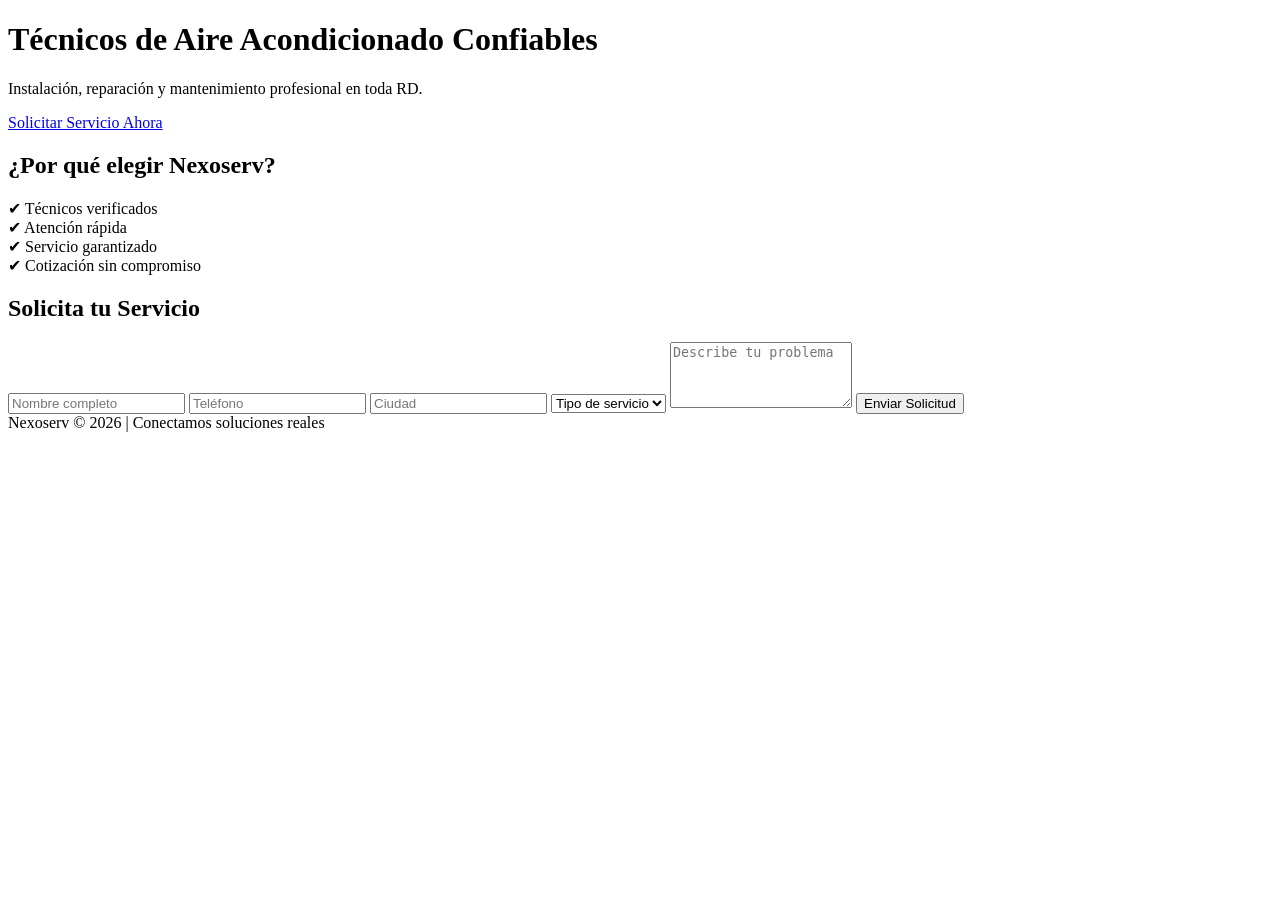
==== index.html @ 7a139fe4 "Add files via upload" ====
<!DOCTYPE html>
<html lang="es">
<head>
<meta charset="UTF-8">
<meta name="viewport" content="width=device-width, initial-scale=1.0">
<title>Nexoserv | Técnicos Confiables</title>

<link rel="stylesheet" href="css/style.css">

</head>
<body>

<header>
    <h1>Técnicos de Aire Acondicionado Confiables</h1>
    <p>Instalación, reparación y mantenimiento profesional en toda RD.</p>
    <a href="#formulario" class="btn">Solicitar Servicio Ahora</a>
</header>

<section class="section">
    <h2>¿Por qué elegir Nexoserv?</h2>
    <div class="benefits">
        <div class="card">✔ Técnicos verificados</div>
        <div class="card">✔ Atención rápida</div>
        <div class="card">✔ Servicio garantizado</div>
        <div class="card">✔ Cotización sin compromiso</div>
    </div>
</section>

<section class="section" id="formulario">
    <h2>Solicita tu Servicio</h2>

    <form name="solicitudes" method="POST" data-netlify="true">
        <input type="hidden" name="form-name" value="solicitudes">

        <input type="text" name="nombre" placeholder="Nombre completo" required>
        <input type="tel" name="telefono" placeholder="Teléfono" required>
        <input type="text" name="ciudad" placeholder="Ciudad" required>

        <select name="servicio" required>
            <option value="">Tipo de servicio</option>
            <option>Instalación</option>
            <option>Mantenimiento</option>
            <option>Reparación</option>
        </select>

        <textarea name="mensaje" rows="4" placeholder="Describe tu problema"></textarea>

        <button type="submit">Enviar Solicitud</button>
    </form>
</section>

<footer>
    Nexoserv © 2026 | Conectamos soluciones reales
</footer>

</body>
</html>
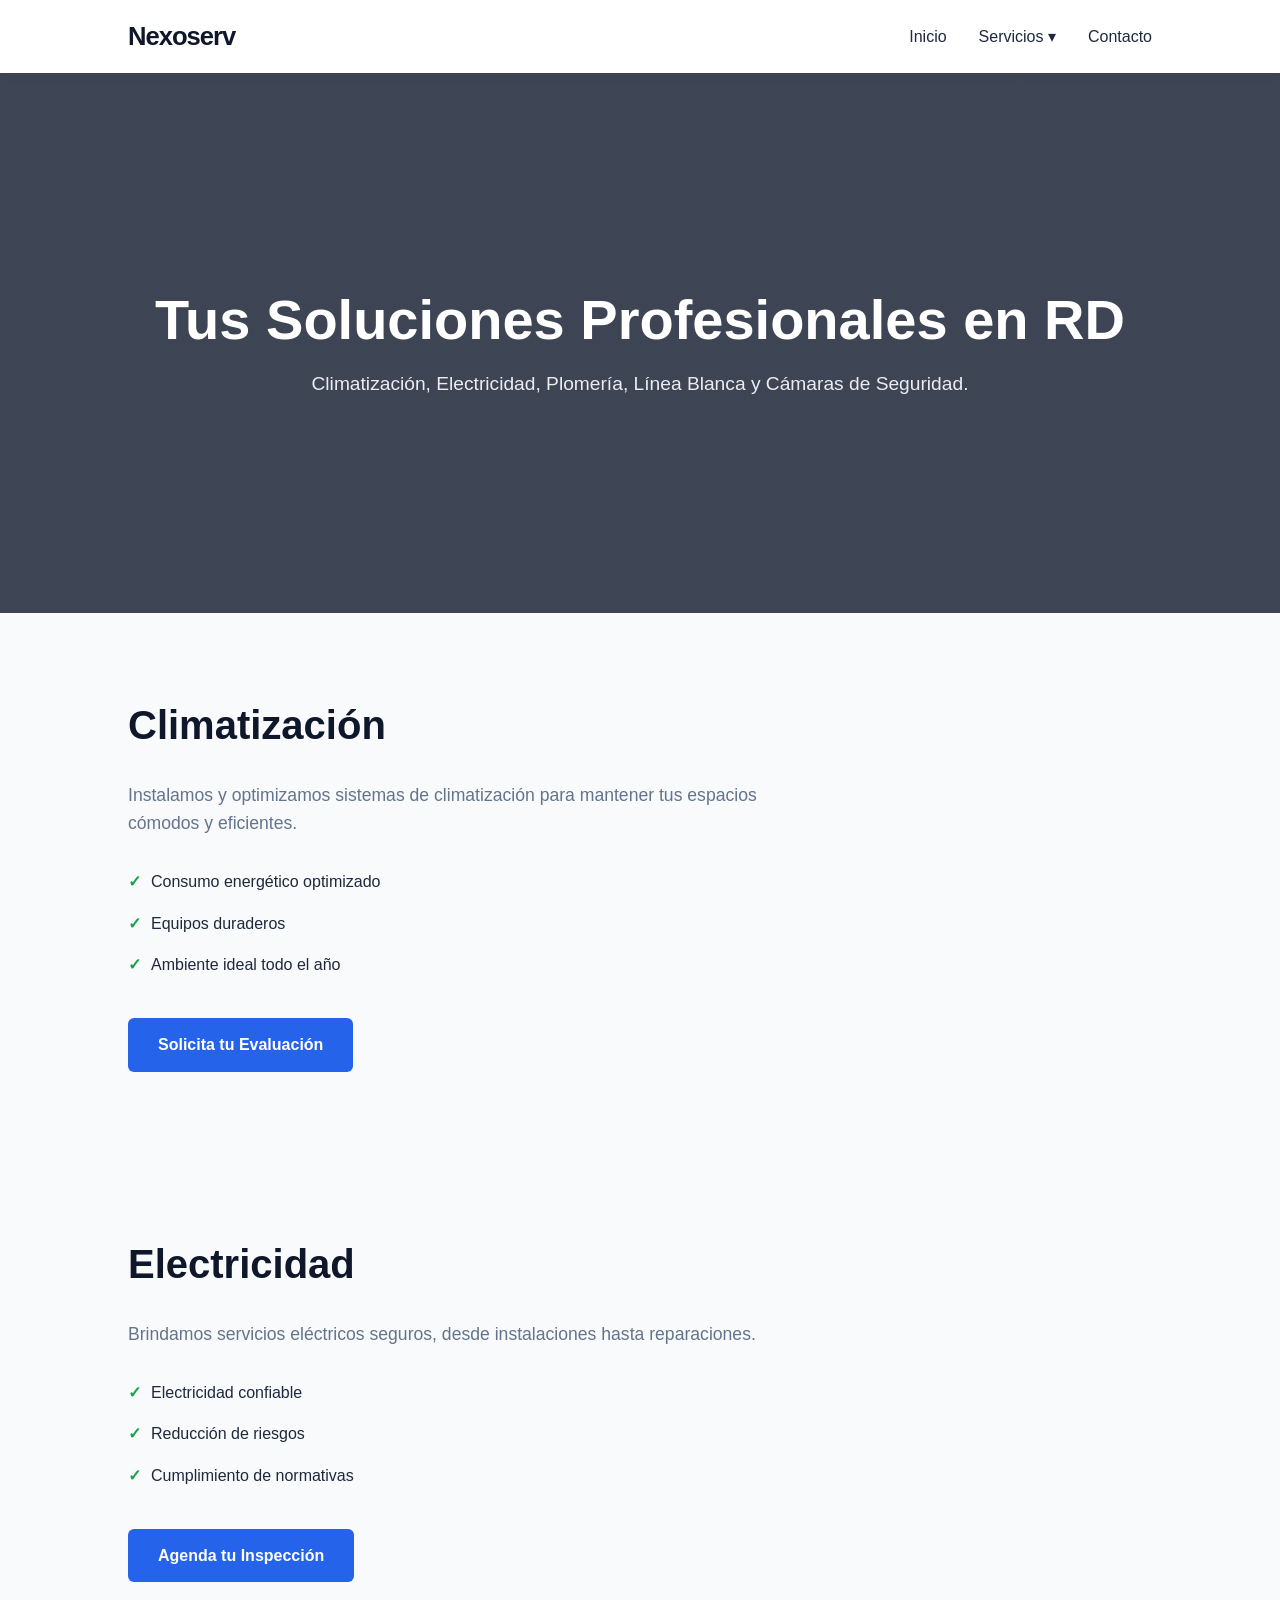
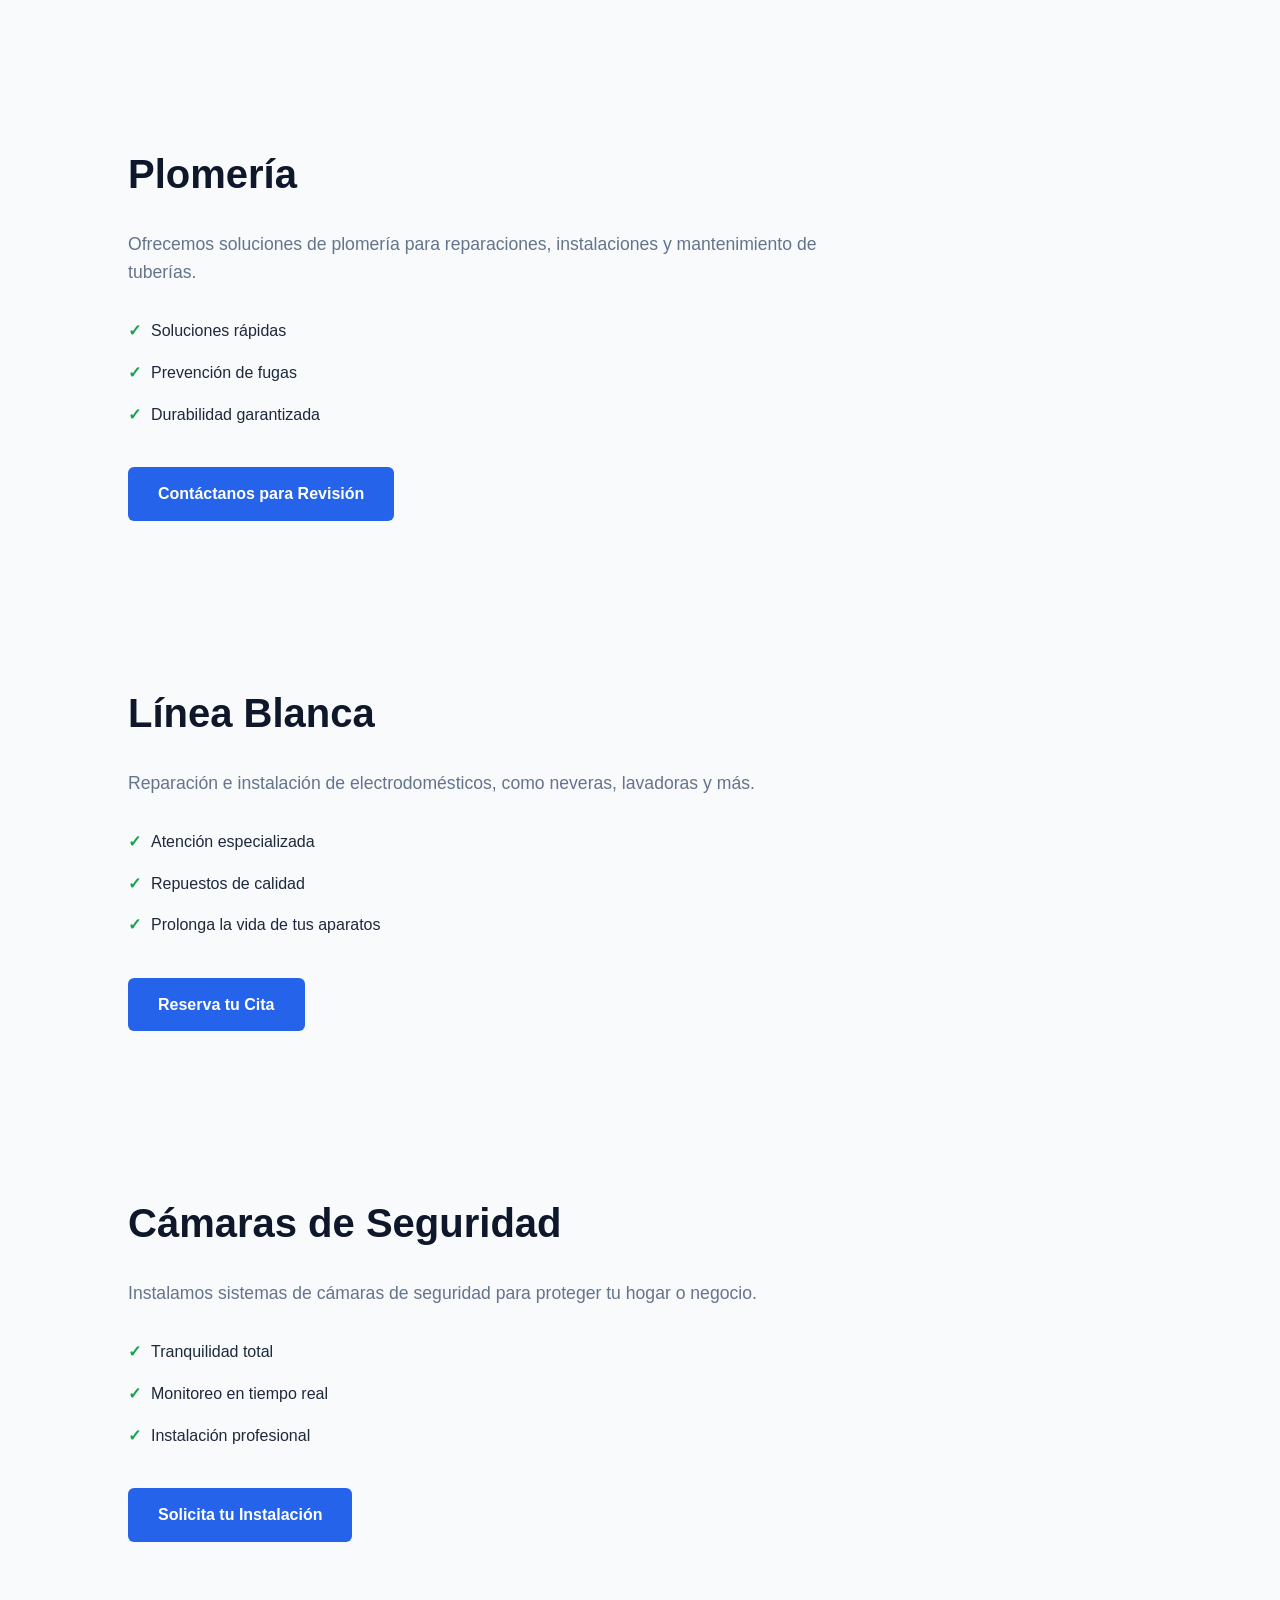
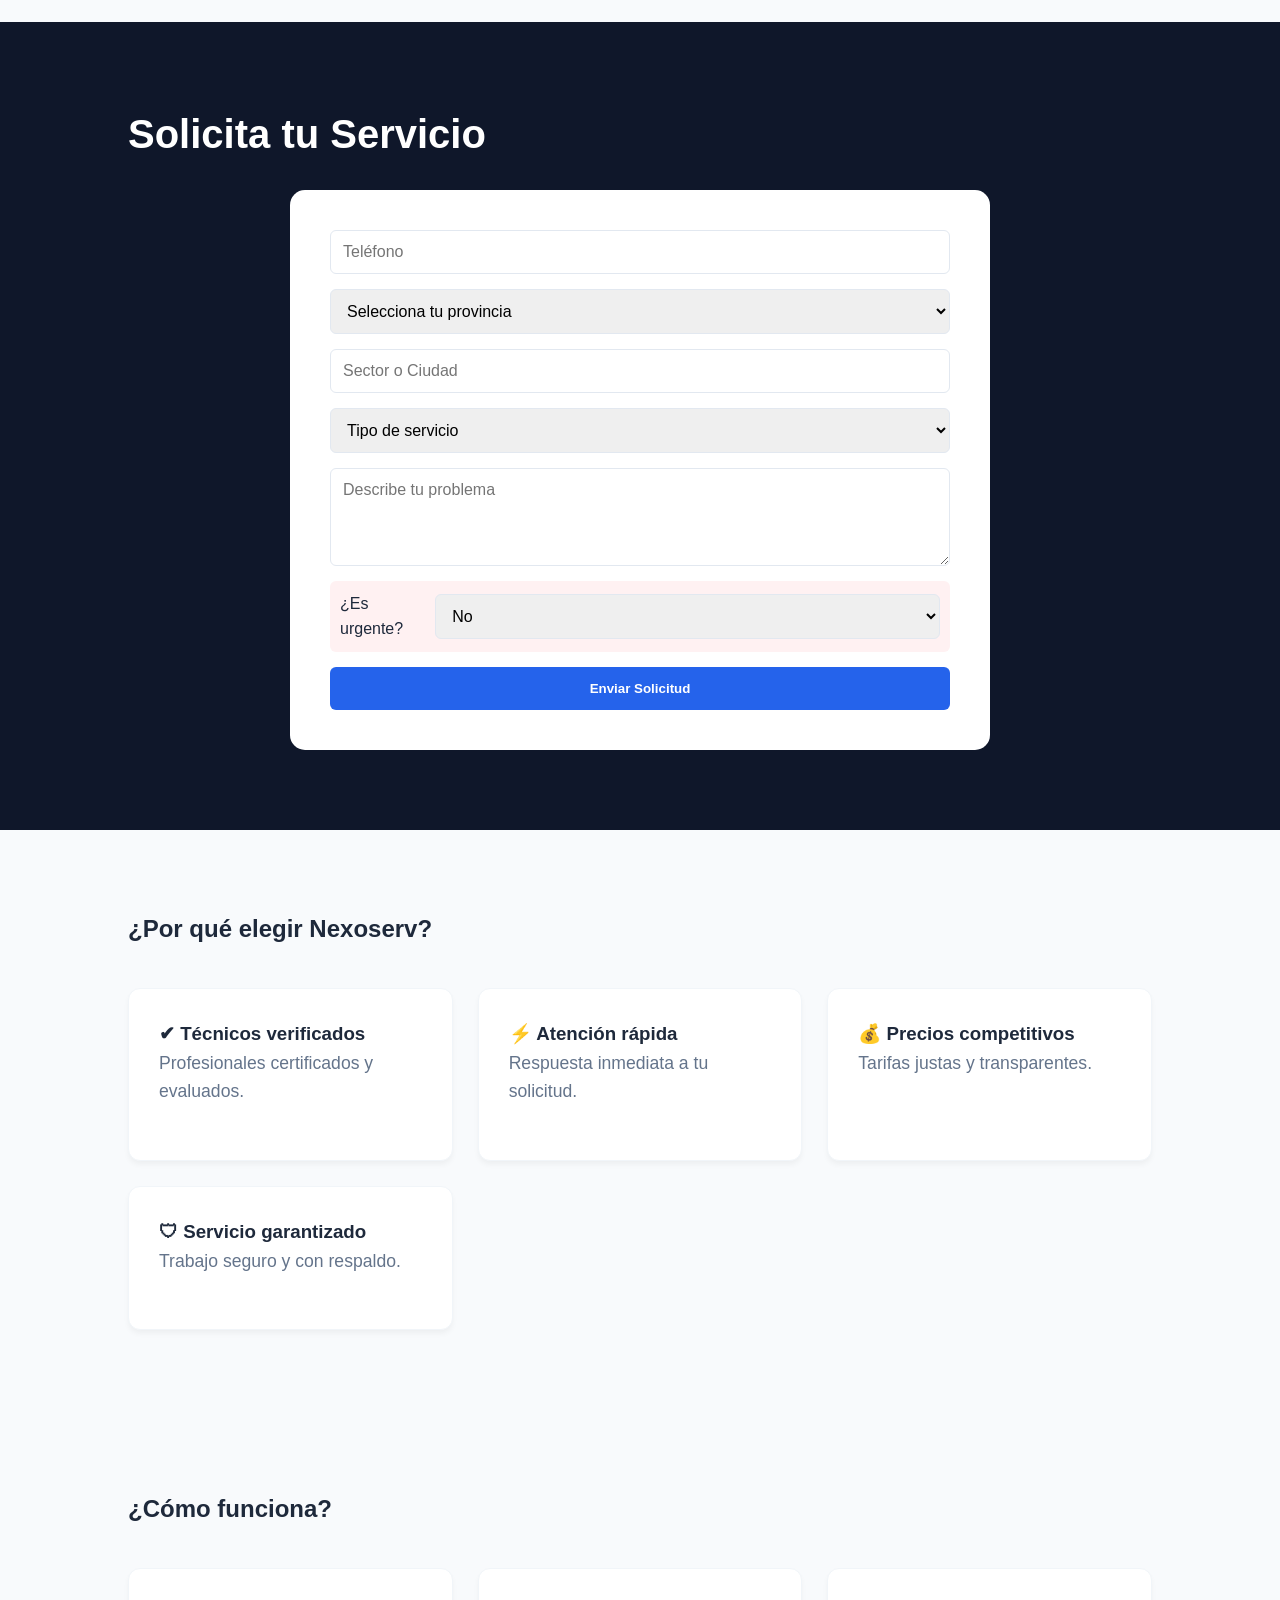
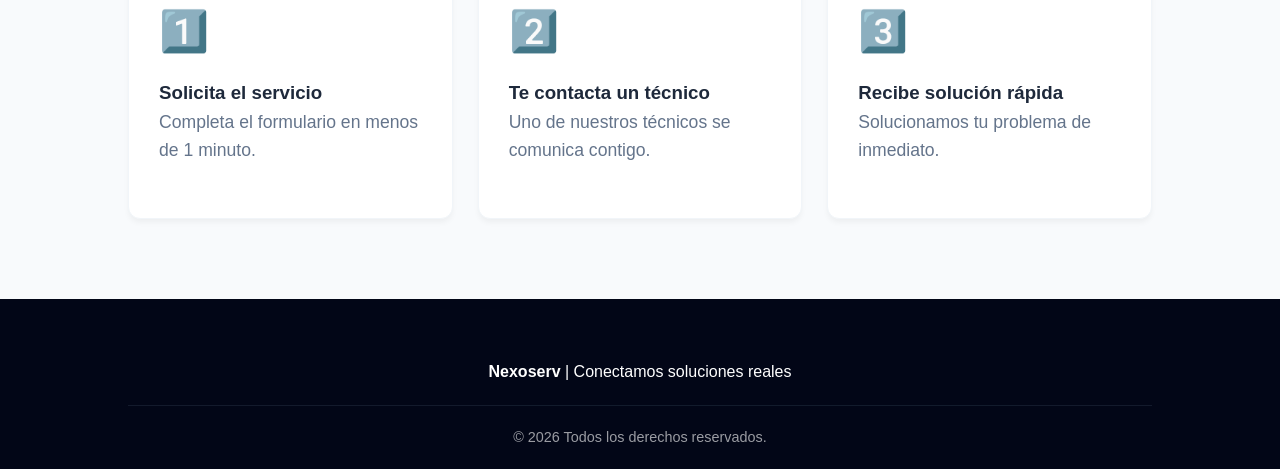
==== commit 5666dc04: "Add files via upload" ====
--- a/index.html
+++ b/index.html
@@ -1,57 +1,206 @@
 <!DOCTYPE html>
 <html lang="es">
 <head>
-<meta charset="UTF-8">
-<meta name="viewport" content="width=device-width, initial-scale=1.0">
-<title>Nexoserv | Técnicos Confiables</title>
-
-<link rel="stylesheet" href="css/style.css">
-
+    <meta charset="UTF-8">
+    <meta name="viewport" content="width=device-width, initial-scale=1.0">
+    <title>Nexoserv | Técnicos Confiables</title>
+    <link rel="stylesheet" href="estilos-principal.css">
 </head>
 <body>
 
-<header>
-    <h1>Técnicos de Aire Acondicionado Confiables</h1>
-    <p>Instalación, reparación y mantenimiento profesional en toda RD.</p>
-    <a href="#formulario" class="btn">Solicitar Servicio Ahora</a>
-</header>
-
-<section class="section">
-    <h2>¿Por qué elegir Nexoserv?</h2>
-    <div class="benefits">
-        <div class="card">✔ Técnicos verificados</div>
-        <div class="card">✔ Atención rápida</div>
-        <div class="card">✔ Servicio garantizado</div>
-        <div class="card">✔ Cotización sin compromiso</div>
-    </div>
-</section>
-
-<section class="section" id="formulario">
-    <h2>Solicita tu Servicio</h2>
-
-    <form name="solicitudes" method="POST" data-netlify="true">
-        <input type="hidden" name="form-name" value="solicitudes">
-
-        <input type="text" name="nombre" placeholder="Nombre completo" required>
-        <input type="tel" name="telefono" placeholder="Teléfono" required>
-        <input type="text" name="ciudad" placeholder="Ciudad" required>
-
-        <select name="servicio" required>
-            <option value="">Tipo de servicio</option>
-            <option>Instalación</option>
-            <option>Mantenimiento</option>
-            <option>Reparación</option>
-        </select>
-
-        <textarea name="mensaje" rows="4" placeholder="Describe tu problema"></textarea>
-
-        <button type="submit">Enviar Solicitud</button>
-    </form>
-</section>
-
-<footer>
-    Nexoserv © 2026 | Conectamos soluciones reales
-</footer>
-
+   <nav class="navbar">
+    <div class="logo">Nexoserv</div>
+    <ul class="nav-links">
+        <li><a href="#inicio">Inicio</a></li>
+        
+        <li class="dropdown">
+            <a href="javascript:void(0)" class="dropbtn">Servicios ▾</a>
+            <div class="dropdown-content">
+                <a href="climatizacion.html">Climatización</a>
+                <a href="electricidad.html">Electricidad</a>
+                <a href="plomeria.html">Plomería</a>
+                <a href="linea-blanca.html">Electrodomésticos</a>
+                <a href="seguridad.html">Cámaras de Seguridad</a>
+            </div>
+        </li>
+        
+        <li><a href="javascript:void(0)" id="nav-contact">Contacto</a></li>
+    </ul>
+</nav>
+
+<!DOCTYPE html>
+<html lang="es">
+<head>
+    <meta charset="UTF-8">
+    <meta name="viewport" content="width=device-width, initial-scale=1.0">
+    <title>Nexoserv - Servicios Profesionales</title>
+    <link rel="stylesheet" href="css/style.css">
+</head>
+<body>
+
+    <!-- Hero -->
+    <section class="hero">
+        <div class="hero-content">
+            <h1>Tus Soluciones Profesionales en RD</h1>
+            <p>Climatización, Electricidad, Plomería, Línea Blanca y Cámaras de Seguridad.</p>
+        </div>
+    </section>
+
+    <!-- Climatización -->
+    <section class="section">
+        <h2 class="section-title">Climatización</h2>
+        <p>Instalamos y optimizamos sistemas de climatización para mantener tus espacios cómodos y eficientes.</p>
+        <ul>
+            <li>Consumo energético optimizado</li>
+            <li>Equipos duraderos</li>
+            <li>Ambiente ideal todo el año</li>
+        </ul>
+        <a href="#formulario" class="btn-primary">Solicita tu Evaluación</a>
+    </section>
+
+    <!-- Electricidad -->
+    <section class="section">
+        <h2 class="section-title">Electricidad</h2>
+        <p>Brindamos servicios eléctricos seguros, desde instalaciones hasta reparaciones.</p>
+        <ul>
+            <li>Electricidad confiable</li>
+            <li>Reducción de riesgos</li>
+            <li>Cumplimiento de normativas</li>
+        </ul>
+        <a href="#formulario" class="btn-primary">Agenda tu Inspección</a>
+    </section>
+
+    <!-- Plomería -->
+    <section class="section">
+        <h2 class="section-title">Plomería</h2>
+        <p>Ofrecemos soluciones de plomería para reparaciones, instalaciones y mantenimiento de tuberías.</p>
+        <ul>
+            <li>Soluciones rápidas</li>
+            <li>Prevención de fugas</li>
+            <li>Durabilidad garantizada</li>
+        </ul>
+        <a href="#formulario" class="btn-primary">Contáctanos para Revisión</a>
+    </section>
+
+    <!-- Línea Blanca -->
+    <section class="section">
+        <h2 class="section-title">Línea Blanca</h2>
+        <p>Reparación e instalación de electrodomésticos, como neveras, lavadoras y más.</p>
+        <ul>
+            <li>Atención especializada</li>
+            <li>Repuestos de calidad</li>
+            <li>Prolonga la vida de tus aparatos</li>
+        </ul>
+        <a href="#formulario" class="btn-primary">Reserva tu Cita</a>
+    </section>
+
+    <!-- Cámaras de Seguridad -->
+    <section class="section">
+        <h2 class="section-title">Cámaras de Seguridad</h2>
+        <p>Instalamos sistemas de cámaras de seguridad para proteger tu hogar o negocio.</p>
+        <ul>
+            <li>Tranquilidad total</li>
+            <li>Monitoreo en tiempo real</li>
+            <li>Instalación profesional</li>
+        </ul>
+        <a href="#formulario" class="btn-primary">Solicita tu Instalación</a>
+    </section>
+
+    <!-- Formulario -->
+    <section class="section" id="formulario">
+        <h2 class="section-title">Solicita tu Servicio</h2>
+        <form name="solicitud-servicio" method="POST" data-netlify="true">
+            <input type="hidden" name="form-name" value="sol
+<input type="text" name="nombre" placeholder="Nombre completo" required>
+            <input type="tel" name="telefono" placeholder="Teléfono" required>
+            <select name="provincia" required>
+                <option value="">Selecciona tu provincia</option>
+                <option>Santo Domingo</option>
+                <option>Santiago</option>
+                <option>La Altagracia</option>
+                <option>San Cristóbal</option>
+                <option>La Romana</option>
+                <option>Puerto Plata</option>
+                <option>San Pedro de Macorís</option>
+                <option>La Vega</option>
+                <option>Duarte</option>
+            </select>
+            <input type="text" name="ciudad" placeholder="Sector o Ciudad" required>
+            <select name="tipo-servicio" required>
+                <option value="">Tipo de servicio</option>
+                <option>Instalación</option>
+                <option>Reparación</option>
+                <option>Mantenimiento</option>
+            </select>
+            <textarea name="descripcion" rows="4" placeholder="Describe tu problema"></textarea>
+            <div class="urgente">
+                <label>¿Es urgente?</label>
+                <select name="urgente">
+                    <option>No</option>
+                    <option>Sí</option>
+                </select>
+            </div>
+            <button type="submit" class="btn-primary">Enviar Solicitud</button>
+        </form>
+    </section>
+    
+         <!-- ================= BENEFICIOS ================= -->
+    <section class="section beneficios">
+        <h2>¿Por qué elegir Nexoserv?</h2>
+
+        <div class="grid-4">
+            <div class="card">
+                <h3>✔ Técnicos verificados</h3>
+                <p>Profesionales certificados y evaluados.</p>
+            </div>
+
+            <div class="card">
+                <h3>⚡ Atención rápida</h3>
+                <p>Respuesta inmediata a tu solicitud.</p>
+            </div>
+
+            <div class="card">
+                <h3>💰 Precios competitivos</h3>
+                <p>Tarifas justas y transparentes.</p>
+            </div>
+
+            <div class="card">
+                <h3>🛡 Servicio garantizado</h3>
+                <p>Trabajo seguro y con respaldo.</p>
+            </div>
+        </div>
+    </section>
+
+    <!-- ================= COMO FUNCIONA ================= -->
+    <section class="section como-funciona">
+        <h2>¿Cómo funciona?</h2>
+
+        <div class="grid-3">
+            <div class="paso">
+                <span>1️⃣</span>
+                <h3>Solicita el servicio</h3>
+                <p>Completa el formulario en menos de 1 minuto.</p>
+            </div>
+
+            <div class="paso">
+                <span>2️⃣</span>
+                <h3>Te contacta un técnico</h3>
+                <p>Uno de nuestros técnicos se comunica contigo.</p>
+            </div>
+
+            <div class="paso">
+                <span>3️⃣</span>
+                <h3>Recibe solución rápida</h3>
+                <p>Solucionamos tu problema de inmediato.</p>
+            </div>
+        </div>
+    </section>
+    
+    <footer class="footer">
+        <p><strong>Nexoserv</strong> | Conectamos soluciones reales</p>
+        <p class="footer-copy">© 2026 Todos los derechos reservados.</p>
+    </footer>
+
+    <script src="script.js"></script>
 </body>
 </html>
--- a/estilos-principal.css
+++ b/estilos-principal.css
@@ -0,0 +1,275 @@
+/* =========================================
+   VARIABLES Y CONFIGURACIÓN
+   ========================================= */
+:root {
+    --primary: #0f172a;        /* Azul Oxford */
+    --accent: #2563eb;         /* Azul Eléctrico */
+    --success: #16a34a;        /* Verde Profesional */
+    --bg: #f8fafc;             /* Fondo gris casi blanco */
+    --white: #ffffff;
+    --text-dark: #1e293b;
+    --text-muted: #64748b;
+    --shadow: 0 10px 15px -3px rgba(0, 0, 0, 0.1);
+    --transition: all 0.3s ease;
+}
+
+* {
+    margin: 0;
+    padding: 0;
+    box-sizing: border-box;
+    font-family: 'Inter', -apple-system, BlinkMacSystemFont, "Segoe UI", Roboto, sans-serif;
+}
+
+body {
+    background-color: var(--bg);
+    color: var(--text-dark);
+    line-height: 1.6;
+    scroll-behavior: smooth;
+}
+
+/* =========================================
+   NAVEGACIÓN
+   ========================================= */
+.navbar {
+    background: rgba(255, 255, 255, 0.95);
+    backdrop-filter: blur(10px);
+    display: flex;
+    justify-content: space-between;
+    align-items: center;
+    padding: 1rem 10%;
+    position: sticky;
+    top: 0;
+    z-index: 1000;
+    box-shadow: 0 2px 10px rgba(0,0,0,0.05);
+}
+
+.logo {
+    font-size: 1.6rem;
+    font-weight: 800;
+    color: var(--primary);
+    letter-spacing: -1px;
+}
+
+.nav-links {
+    display: flex;
+    list-style: none;
+    gap: 2rem;
+    align-items: center;
+}
+
+.nav-links a {
+    text-decoration: none;
+    color: var(--text-dark);
+    font-weight: 500;
+    transition: var(--transition);
+}
+
+.nav-links a:hover {
+    color: var(--accent);
+}
+
+/* Dropdown Estilizado */
+.dropdown { position: relative; }
+.dropdown-content {
+    display: none;
+    position: absolute;
+    top: 100%;
+    left: 0;
+    background: var(--white);
+    min-width: 220px;
+    box-shadow: var(--shadow);
+    border-radius: 8px;
+    padding: 10px 0;
+    border: 1px solid #e2e8f0;
+}
+.dropdown-content a {
+    padding: 10px 20px;
+    display: block;
+    font-size: 0.95rem;
+}
+.dropdown-content a:hover { background: #f1f5f9; }
+.dropdown:hover .dropdown-content { display: block; }
+
+/* =========================================
+   HERO SECTION
+   ========================================= */
+.hero {
+    background: linear-gradient(rgba(15, 23, 42, 0.8), rgba(15, 23, 42, 0.8)), 
+                url('https://images.unsplash.com/photo-1581094794329-c8112a89af12?auto=format&fit=crop&q=80') center/cover;
+    height: 60vh;
+    display: flex;
+    align-items: center;
+    justify-content: center;
+    text-align: center;
+    color: var(--white);
+    padding: 0 20px;
+}
+
+.hero-content h1 {
+    font-size: 3.5rem;
+    font-weight: 800;
+    margin-bottom: 1rem;
+    line-height: 1.2;
+}
+
+.hero-content p {
+    font-size: 1.2rem;
+    opacity: 0.9;
+    max-width: 800px;
+    margin: 0 auto;
+}
+
+/* =========================================
+   SECCIONES Y BOTONES
+   ========================================= */
+.section {
+    padding: 80px 10%;
+}
+
+.section-title {
+    font-size: 2.5rem;
+    color: var(--primary);
+    margin-bottom: 1.5rem;
+    position: relative;
+}
+
+.section p {
+    color: var(--text-muted);
+    font-size: 1.1rem;
+    margin-bottom: 1.5rem;
+    max-width: 700px;
+}
+
+.section ul {
+    list-style: none;
+    margin-bottom: 2rem;
+}
+
+.section ul li {
+    padding: 8px 0;
+    display: flex;
+    align-items: center;
+    gap: 10px;
+}
+
+.section ul li::before {
+    content: "✓";
+    color: var(--success);
+    font-weight: bold;
+}
+
+.btn-primary {
+    display: inline-block;
+    background: var(--accent);
+    color: var(--white);
+    padding: 14px 30px;
+    border-radius: 6px;
+    text-decoration: none;
+    font-weight: 600;
+    transition: var(--transition);
+    border: none;
+    cursor: pointer;
+}
+
+.btn-primary:hover {
+    background: #1d4ed8;
+    transform: translateY(-2px);
+    box-shadow: 0 4px 12px rgba(37, 99, 235, 0.2);
+}
+
+/* =========================================
+   TARJETAS (BENEFICIOS / CÓMO FUNCIONA)
+   ========================================= */
+.grid-4, .grid-3 {
+    display: grid;
+    gap: 25px;
+    margin-top: 40px;
+}
+
+.grid-4 { grid-template-columns: repeat(auto-fit, minmax(240px, 1fr)); }
+.grid-3 { grid-template-columns: repeat(auto-fit, minmax(300px, 1fr)); }
+
+.card, .paso {
+    background: var(--white);
+    padding: 30px;
+    border-radius: 12px;
+    box-shadow: 0 4px 6px -1px rgba(0,0,0,0.05);
+    transition: var(--transition);
+    border: 1px solid #f1f5f9;
+}
+
+.card:hover {
+    transform: translateY(-5px);
+    box-shadow: var(--shadow);
+}
+
+.paso span {
+    font-size: 2.5rem;
+    display: block;
+    margin-bottom: 15px;
+}
+
+/* =========================================
+   FORMULARIO PROFESIONAL
+   ========================================= */
+#formulario {
+    background: var(--primary);
+    color: var(--white);
+}
+
+#formulario .section-title { color: var(--white); }
+
+form {
+    background: var(--white);
+    padding: 40px;
+    border-radius: 15px;
+    display: grid;
+    gap: 15px;
+    max-width: 700px;
+    margin: 0 auto;
+}
+
+form input, form select, form textarea {
+    width: 100%;
+    padding: 12px;
+    border: 1px solid #e2e8f0;
+    border-radius: 6px;
+    font-size: 1rem;
+}
+
+.urgente {
+    display: flex;
+    align-items: center;
+    gap: 15px;
+    color: var(--text-dark);
+    background: #fff1f2;
+    padding: 10px;
+    border-radius: 6px;
+}
+
+/* =========================================
+   FOOTER
+   ========================================= */
+.footer {
+    background: #020617;
+    color: var(--white);
+    padding: 60px 10% 20px;
+    text-align: center;
+}
+
+.footer-copy {
+    margin-top: 20px;
+    padding-top: 20px;
+    border-top: 1px solid #1e293b;
+    font-size: 0.9rem;
+    opacity: 0.6;
+}
+
+/* =========================================
+   RESPONSIVO
+   ========================================= */
+@media (max-width: 768px) {
+    .nav-links { display: none; } /* Aquí convendría un menú hamburguesa */
+    .hero-content h1 { font-size: 2.2rem; }
+    .section { padding: 50px 5%; }
+}
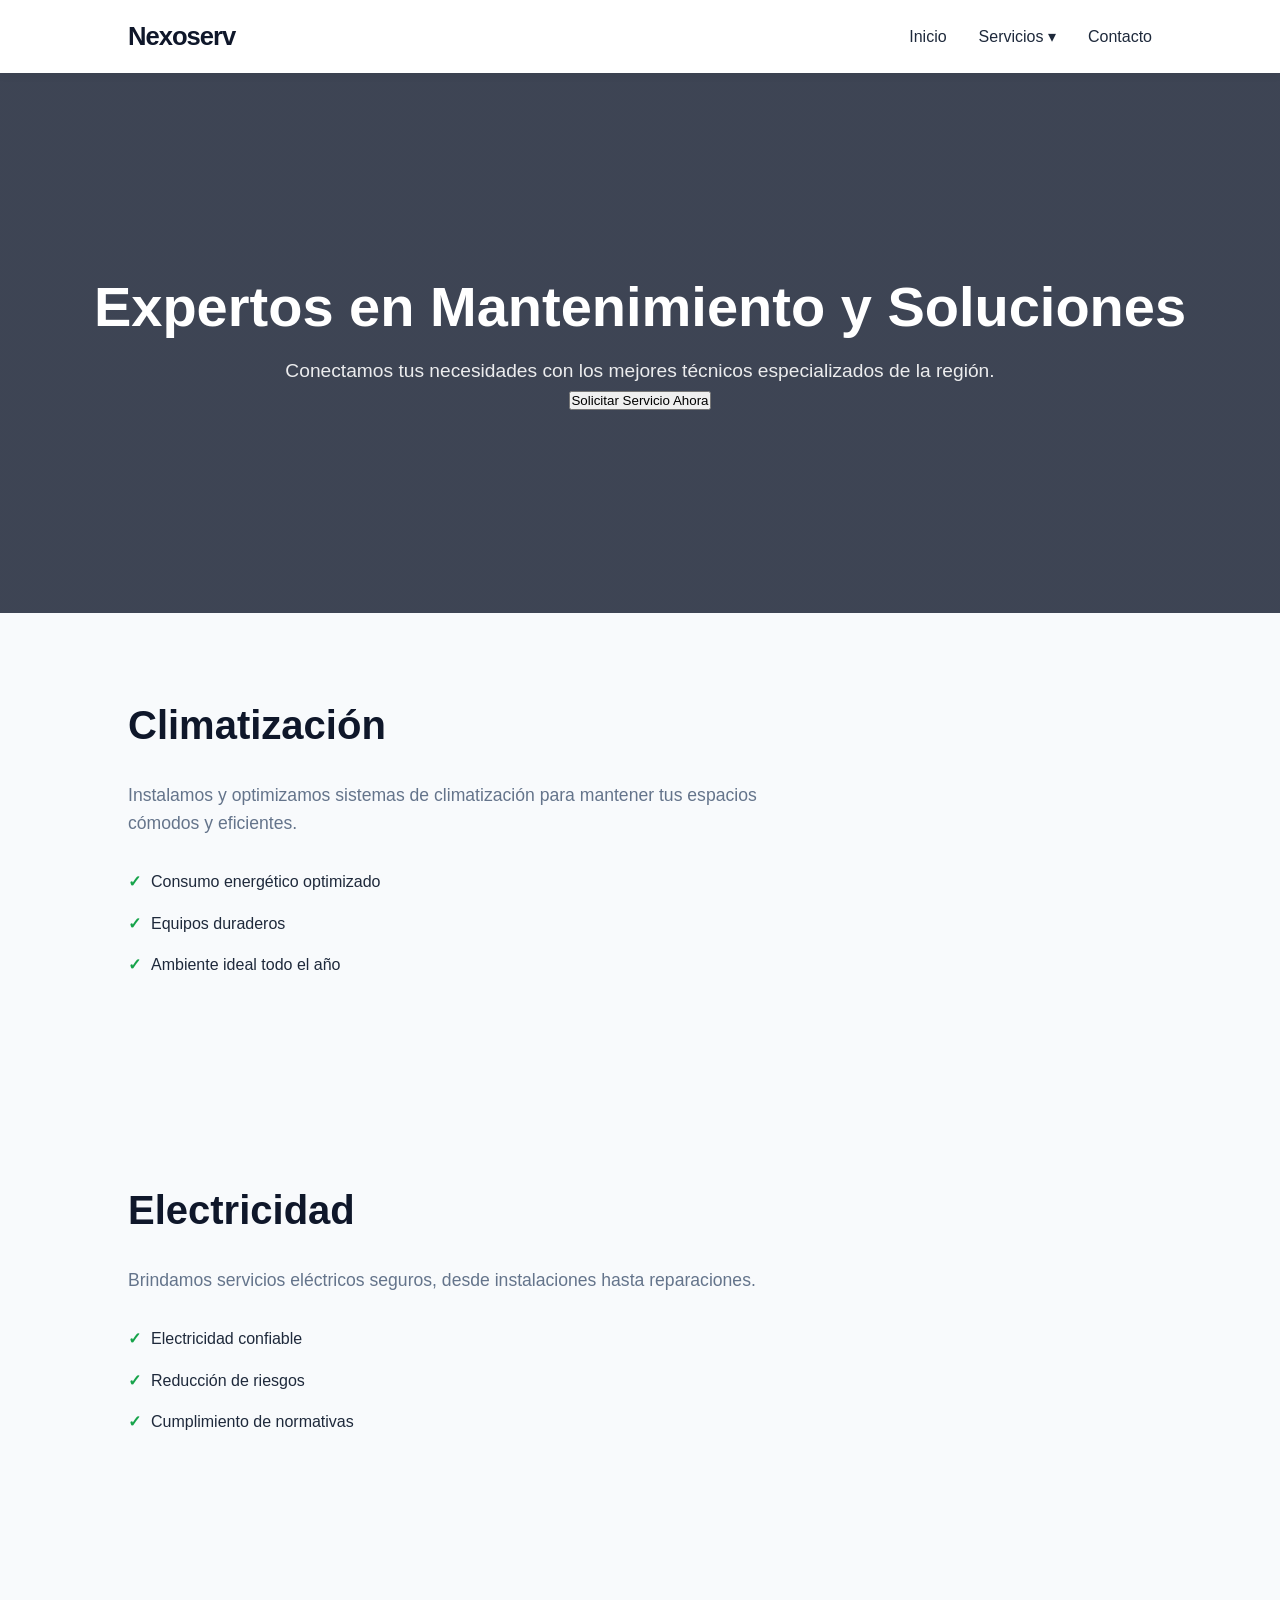
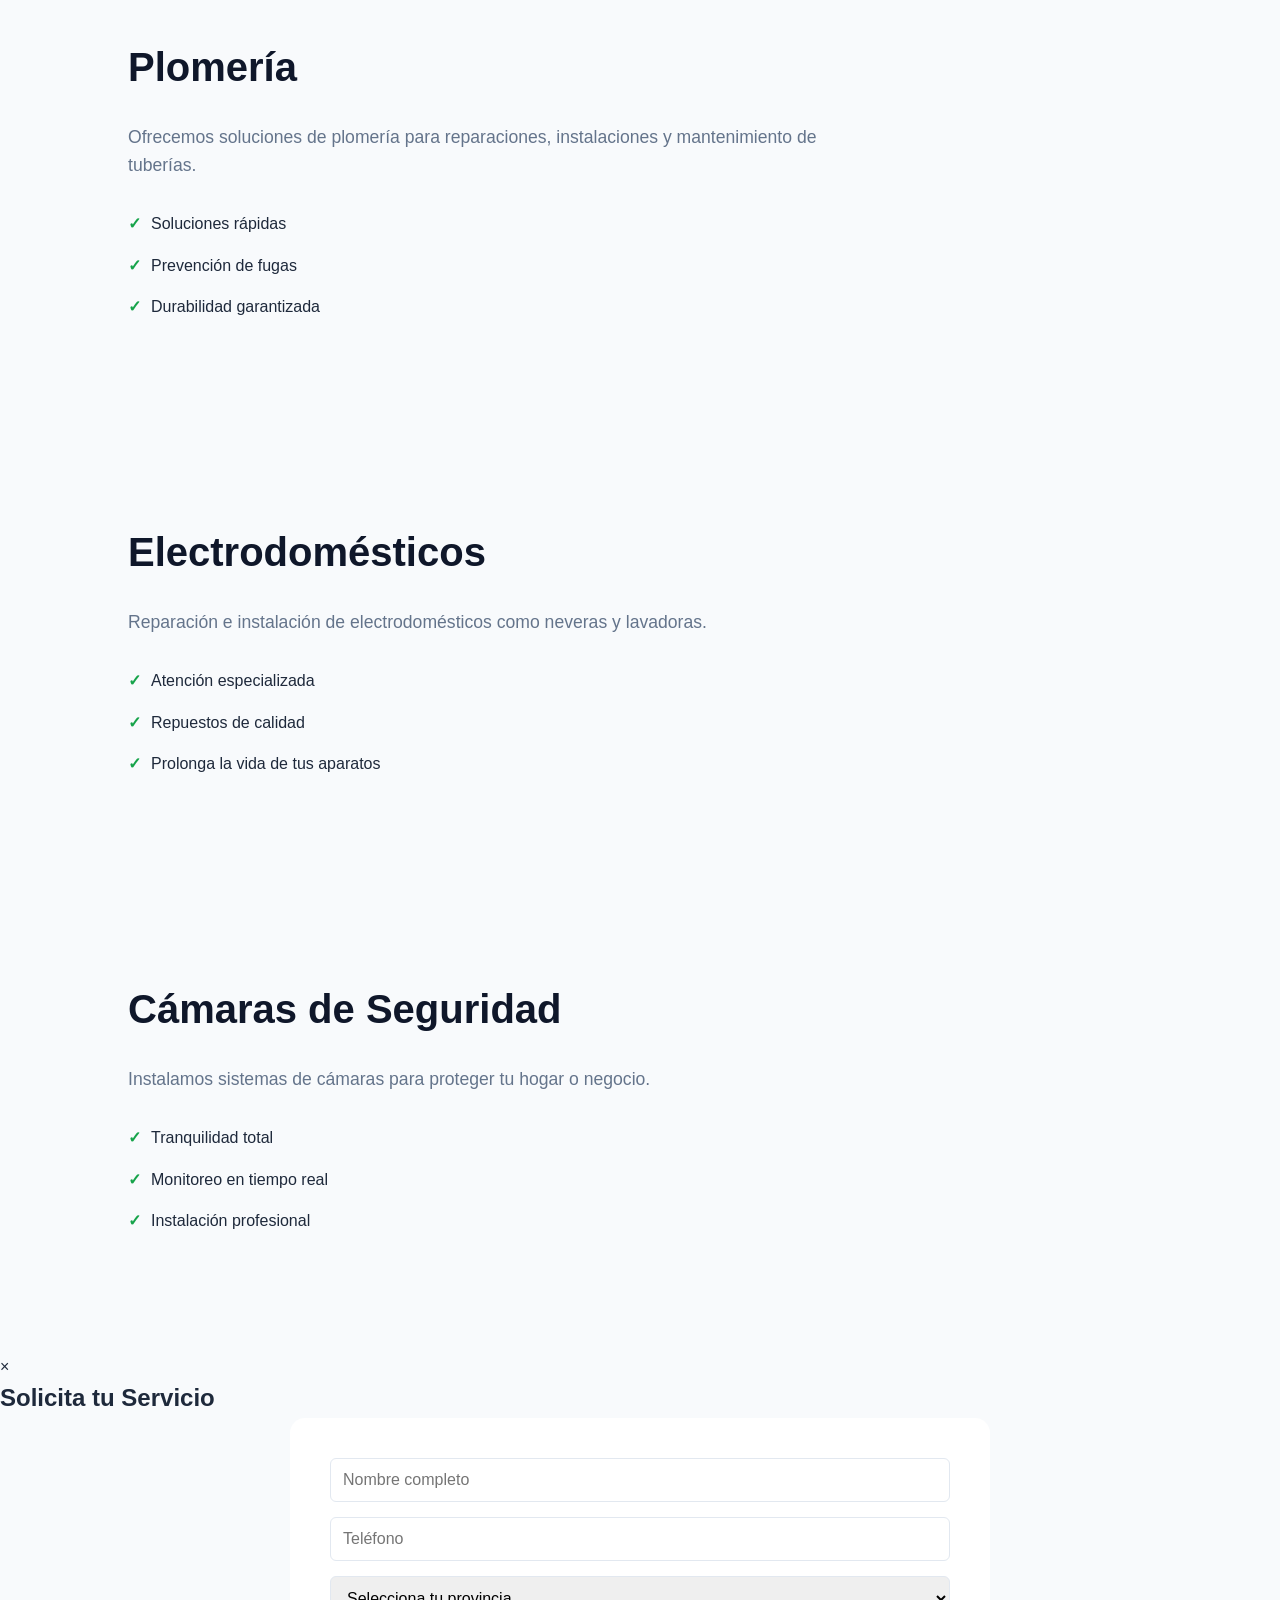
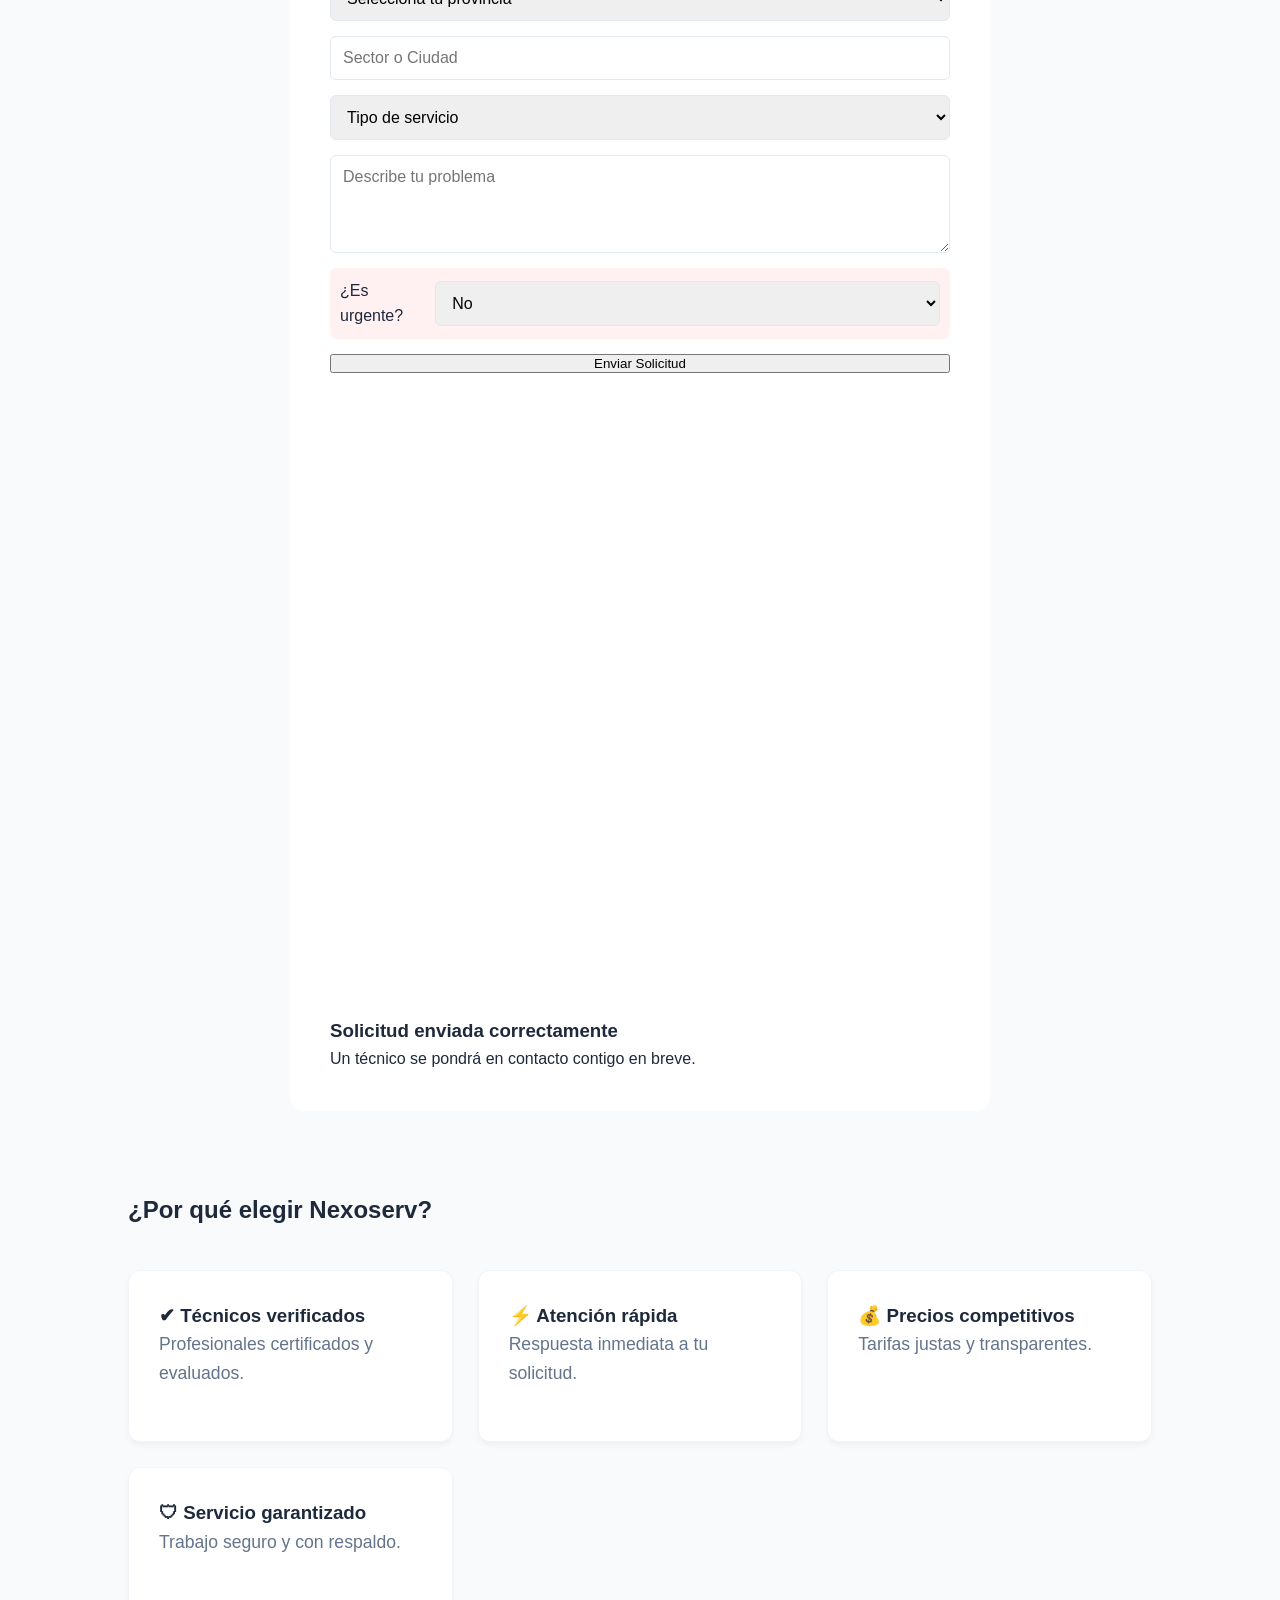
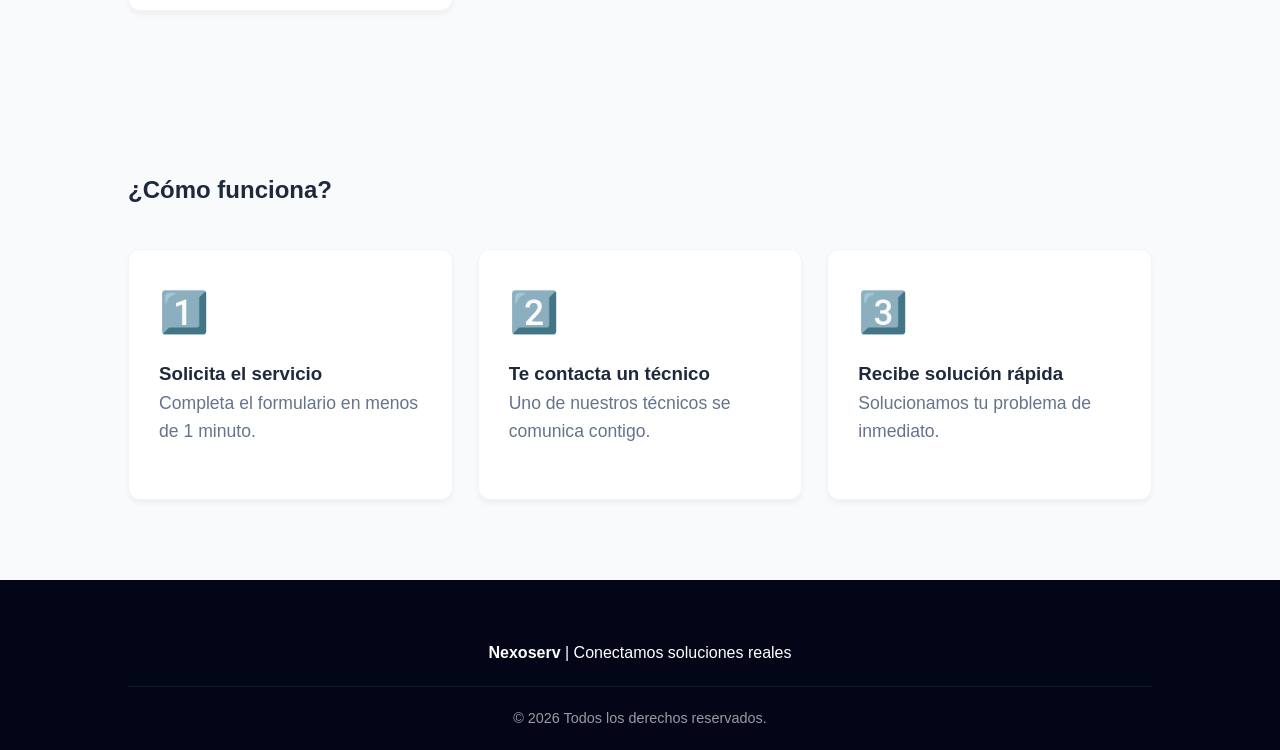
==== commit 40ade8b9: "Refactor index.html for improved structure and content Updated the HTML structure and content for be" ====
--- a/index.html
+++ b/index.html
@@ -8,45 +8,35 @@
 </head>
 <body>
 
-   <nav class="navbar">
-    <div class="logo">Nexoserv</div>
-    <ul class="nav-links">
-        <li><a href="#inicio">Inicio</a></li>
-        
-        <li class="dropdown">
-            <a href="javascript:void(0)" class="dropbtn">Servicios ▾</a>
-            <div class="dropdown-content">
-                <a href="climatizacion.html">Climatización</a>
-                <a href="electricidad.html">Electricidad</a>
-                <a href="plomeria.html">Plomería</a>
-                <a href="linea-blanca.html">Electrodomésticos</a>
-                <a href="seguridad.html">Cámaras de Seguridad</a>
-            </div>
-        </li>
-        
-        <li><a href="javascript:void(0)" id="nav-contact">Contacto</a></li>
-    </ul>
-</nav>
-
-<!DOCTYPE html>
-<html lang="es">
-<head>
-    <meta charset="UTF-8">
-    <meta name="viewport" content="width=device-width, initial-scale=1.0">
-    <title>Nexoserv - Servicios Profesionales</title>
-    <link rel="stylesheet" href="css/style.css">
-</head>
-<body>
-
-    <!-- Hero -->
+    <!-- ================= NAVEGACIÓN ================= -->
+    <nav class="navbar">
+        <div class="logo">Nexoserv</div>
+        <ul class="nav-links">
+            <li><a href="#inicio">Inicio</a></li>
+            <li class="dropdown">
+                <a href="javascript:void(0)" class="dropbtn">Servicios ▾</a>
+                <div class="dropdown-content">
+                    <a href="climatizacion.html">Climatización</a>
+                    <a href="electricidad.html">Electricidad</a>
+                    <a href="plomeria.html">Plomería</a>
+                    <a href="electrodomesticos.html">Electrodomésticos</a>
+                    <a href="camarasdeseguridad.html">Cámaras de Seguridad</a>
+                </div>
+            </li>
+            <li><a href="javascript:void(0)" id="nav-contact">Contacto</a></li>
+        </ul>
+    </nav>
+
+    <!-- ================= HERO ================= -->
     <section class="hero">
         <div class="hero-content">
-            <h1>Tus Soluciones Profesionales en RD</h1>
-            <p>Climatización, Electricidad, Plomería, Línea Blanca y Cámaras de Seguridad.</p>
-        </div>
-    </section>
-
-    <!-- Climatización -->
+            <h1>Expertos en Mantenimiento y Soluciones</h1>
+            <p>Conectamos tus necesidades con los mejores técnicos especializados de la región.</p>
+            <button class="abrir-formulario">Solicitar Servicio Ahora</button>
+        </div>
+    </section>
+
+    <!-- ================= SECCIONES ================= -->
     <section class="section">
         <h2 class="section-title">Climatización</h2>
         <p>Instalamos y optimizamos sistemas de climatización para mantener tus espacios cómodos y eficientes.</p>
@@ -55,10 +45,8 @@
             <li>Equipos duraderos</li>
             <li>Ambiente ideal todo el año</li>
         </ul>
-        <a href="#formulario" class="btn-primary">Solicita tu Evaluación</a>
-    </section>
-
-    <!-- Electricidad -->
+    </section>
+
     <section class="section">
         <h2 class="section-title">Electricidad</h2>
         <p>Brindamos servicios eléctricos seguros, desde instalaciones hasta reparaciones.</p>
@@ -67,10 +55,8 @@
             <li>Reducción de riesgos</li>
             <li>Cumplimiento de normativas</li>
         </ul>
-        <a href="#formulario" class="btn-primary">Agenda tu Inspección</a>
-    </section>
-
-    <!-- Plomería -->
+    </section>
+
     <section class="section">
         <h2 class="section-title">Plomería</h2>
         <p>Ofrecemos soluciones de plomería para reparaciones, instalaciones y mantenimiento de tuberías.</p>
@@ -79,72 +65,92 @@
             <li>Prevención de fugas</li>
             <li>Durabilidad garantizada</li>
         </ul>
-        <a href="#formulario" class="btn-primary">Contáctanos para Revisión</a>
-    </section>
-
-    <!-- Línea Blanca -->
-    <section class="section">
-        <h2 class="section-title">Línea Blanca</h2>
-        <p>Reparación e instalación de electrodomésticos, como neveras, lavadoras y más.</p>
+    </section>
+
+    <section class="section">
+        <h2 class="section-title">Electrodomésticos</h2>
+        <p>Reparación e instalación de electrodomésticos como neveras y lavadoras.</p>
         <ul>
             <li>Atención especializada</li>
             <li>Repuestos de calidad</li>
             <li>Prolonga la vida de tus aparatos</li>
         </ul>
-        <a href="#formulario" class="btn-primary">Reserva tu Cita</a>
-    </section>
-
-    <!-- Cámaras de Seguridad -->
+    </section>
+
     <section class="section">
         <h2 class="section-title">Cámaras de Seguridad</h2>
-        <p>Instalamos sistemas de cámaras de seguridad para proteger tu hogar o negocio.</p>
+        <p>Instalamos sistemas de cámaras para proteger tu hogar o negocio.</p>
         <ul>
             <li>Tranquilidad total</li>
             <li>Monitoreo en tiempo real</li>
             <li>Instalación profesional</li>
         </ul>
-        <a href="#formulario" class="btn-primary">Solicita tu Instalación</a>
-    </section>
-
-    <!-- Formulario -->
-    <section class="section" id="formulario">
-        <h2 class="section-title">Solicita tu Servicio</h2>
-        <form name="solicitud-servicio" method="POST" data-netlify="true">
-            <input type="hidden" name="form-name" value="sol
-<input type="text" name="nombre" placeholder="Nombre completo" required>
-            <input type="tel" name="telefono" placeholder="Teléfono" required>
-            <select name="provincia" required>
-                <option value="">Selecciona tu provincia</option>
-                <option>Santo Domingo</option>
-                <option>Santiago</option>
-                <option>La Altagracia</option>
-                <option>San Cristóbal</option>
-                <option>La Romana</option>
-                <option>Puerto Plata</option>
-                <option>San Pedro de Macorís</option>
-                <option>La Vega</option>
-                <option>Duarte</option>
-            </select>
-            <input type="text" name="ciudad" placeholder="Sector o Ciudad" required>
-            <select name="tipo-servicio" required>
-                <option value="">Tipo de servicio</option>
-                <option>Instalación</option>
-                <option>Reparación</option>
-                <option>Mantenimiento</option>
-            </select>
-            <textarea name="descripcion" rows="4" placeholder="Describe tu problema"></textarea>
-            <div class="urgente">
-                <label>¿Es urgente?</label>
-                <select name="urgente">
-                    <option>No</option>
-                    <option>Sí</option>
+    </section>
+
+    <!-- ================= MODAL FORMULARIO ================= -->
+    <div id="modalFormulario" class="modal">
+        <div class="modal-contenido">
+            <span class="cerrar-modal">&times;</span>
+
+            <h2>Solicita tu Servicio</h2>
+
+            <form id="formularioSolicitud">
+                <input type="hidden" name="form-name" value="solicitud-servicio">
+
+                <input type="text" name="nombre" placeholder="Nombre completo" required>
+                <input type="tel" name="telefono" placeholder="Teléfono" required>
+
+                <select name="provincia" required>
+                    <option value="">Selecciona tu provincia</option>
+                    <option>Santo Domingo</option>
+                    <option>Santiago</option>
+                    <option>La Altagracia (Punta Cana)</option>
+                    <option>San Cristóbal</option>
+                    <option>La Romana</option>
+                    <option>Puerto Plata</option>
+                    <option>San Pedro de Macorís</option>
+                    <option>La Vega</option>
+                    <option>Duarte (San Francisco de Macorís)</option>
                 </select>
-            </div>
-            <button type="submit" class="btn-primary">Enviar Solicitud</button>
-        </form>
-    </section>
-    
-         <!-- ================= BENEFICIOS ================= -->
+
+                <input type="text" name="ciudad" placeholder="Sector o Ciudad" required>
+
+                <select name="tipo-servicio" required>
+                    <option value="">Tipo de servicio</option>
+                    <option>Instalación</option>
+                    <option>Reparación</option>
+                    <option>Mantenimiento</option>
+                </select>
+
+                <textarea name="descripcion" rows="4" placeholder="Describe tu problema"></textarea>
+
+                <div class="urgente">
+                    <label>¿Es urgente?</label>
+                    <select name="urgente">
+                        <option>No</option>
+                        <option>Sí</option>
+                    </select>
+                </div>
+
+                <button type="submit" class="btn-enviar">Enviar Solicitud</button>
+
+                <!-- MENSAJE DE ÉXITO -->
+                <div class="mensaje-exito" id="mensajeExito">
+                    <div class="check-wrapper">
+                        <svg viewBox="0 0 52 52" class="check-svg">
+                            <circle cx="26" cy="26" r="25" fill="none"/>
+                            <path fill="none" d="M14 27 l7 7 l16 -16"/>
+                        </svg>
+                    </div>
+                    <h3>Solicitud enviada correctamente</h3>
+                    <p>Un técnico se pondrá en contacto contigo en breve.</p>
+                </div>
+
+            </form>
+        </div>
+    </div>
+
+    <!-- ================= BENEFICIOS ================= -->
     <section class="section beneficios">
         <h2>¿Por qué elegir Nexoserv?</h2>
 
@@ -171,7 +177,7 @@
         </div>
     </section>
 
-    <!-- ================= COMO FUNCIONA ================= -->
+    <!-- ================= CÓMO FUNCIONA ================= -->
     <section class="section como-funciona">
         <h2>¿Cómo funciona?</h2>
 
@@ -195,12 +201,15 @@
             </div>
         </div>
     </section>
-    
-    <footer class="footer">
+
+   <!-- ================= FOOTER ================= -->
+     <footer class="footer">
         <p><strong>Nexoserv</strong> | Conectamos soluciones reales</p>
         <p class="footer-copy">© 2026 Todos los derechos reservados.</p>
     </footer>
-
+<script src="//code.tidio.co/xysckbvhx3xlw9eiwsqm6vudtkcwblx0.js" async></script>
+    
     <script src="script.js"></script>
 </body>
-</html>+</html>
+
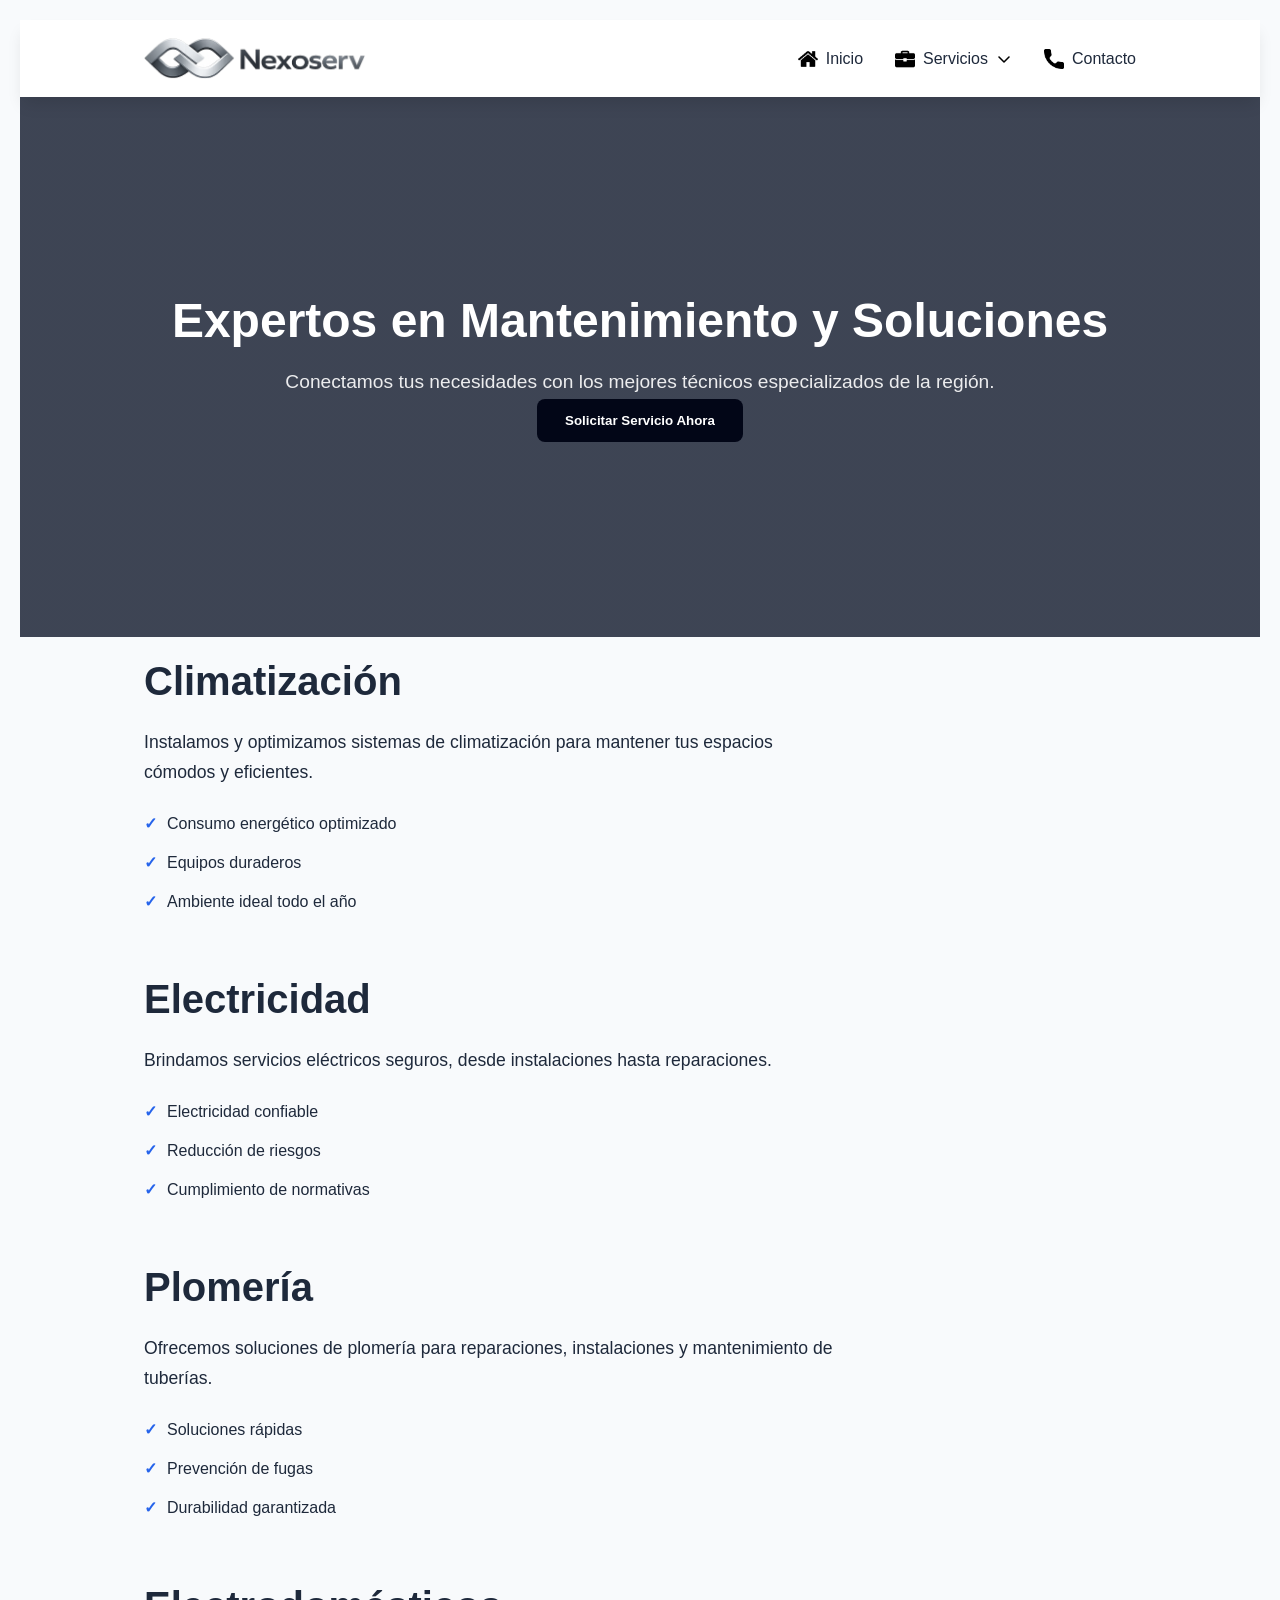
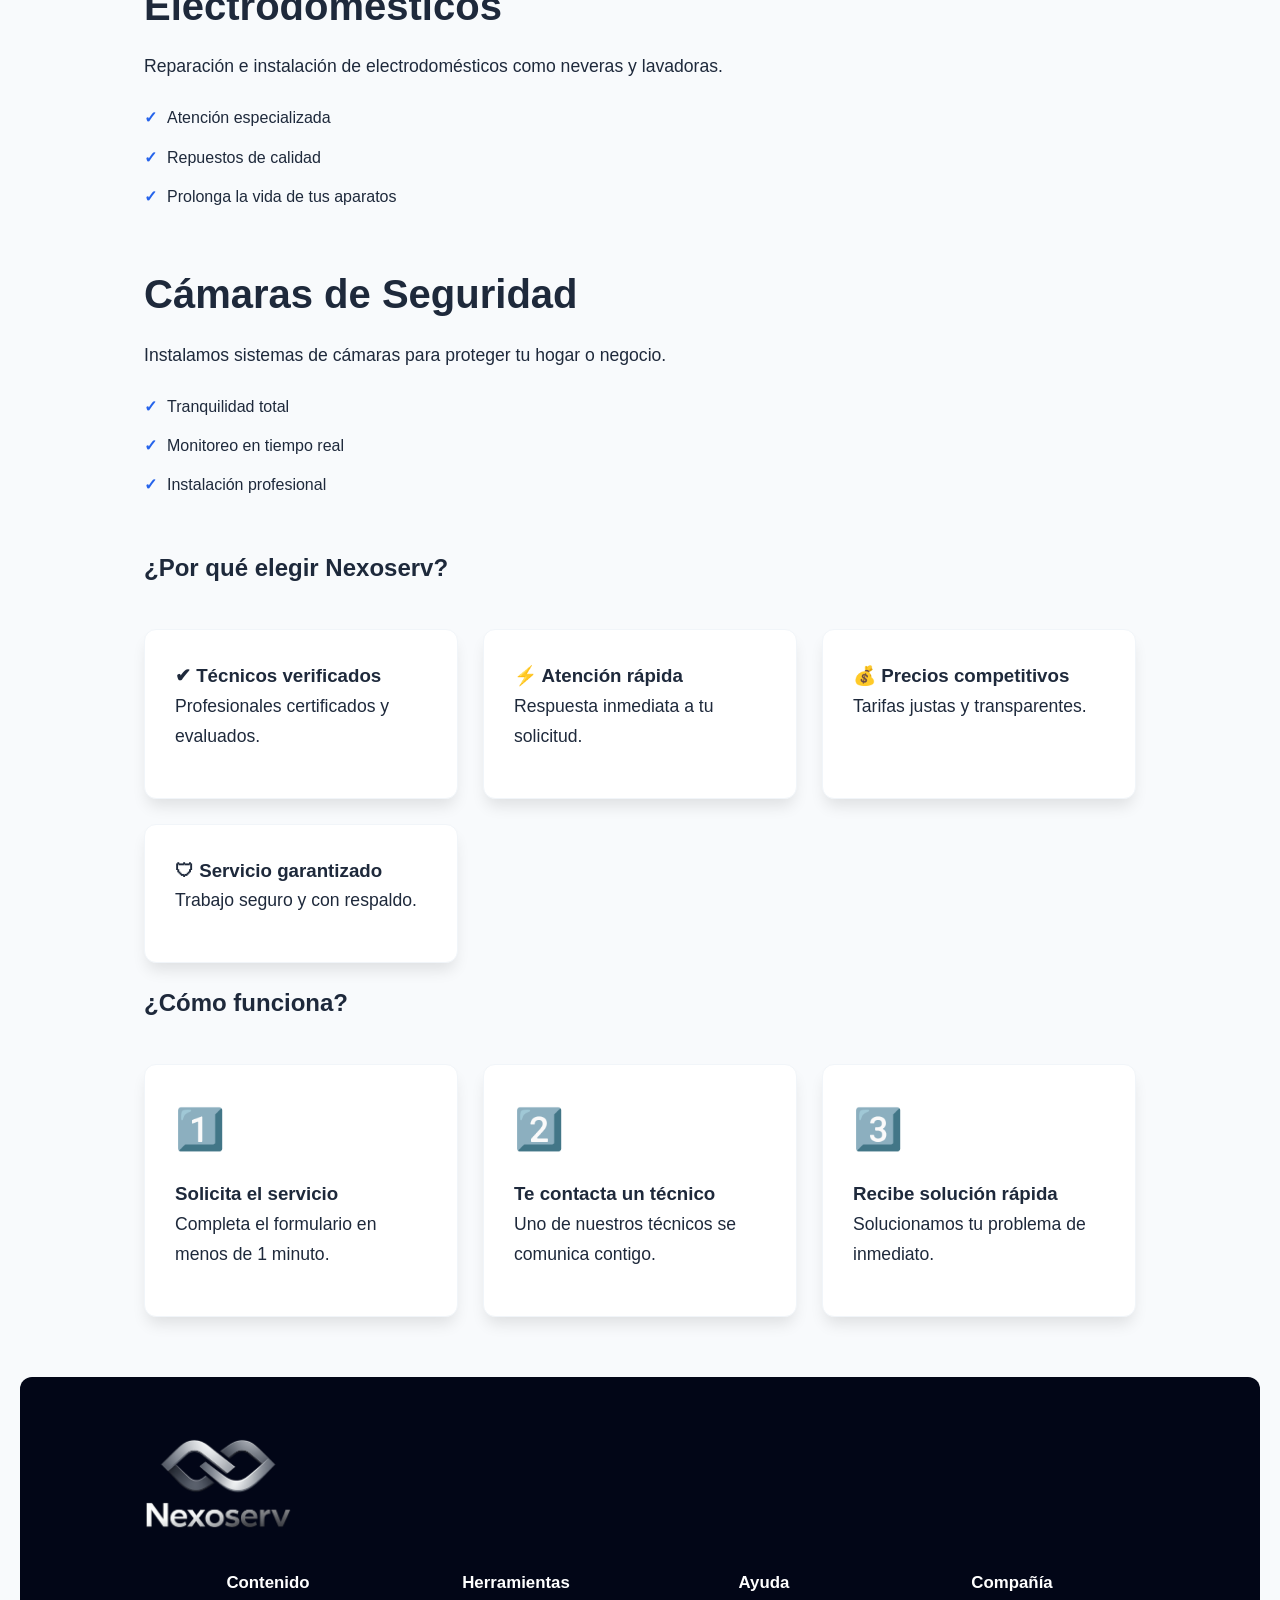
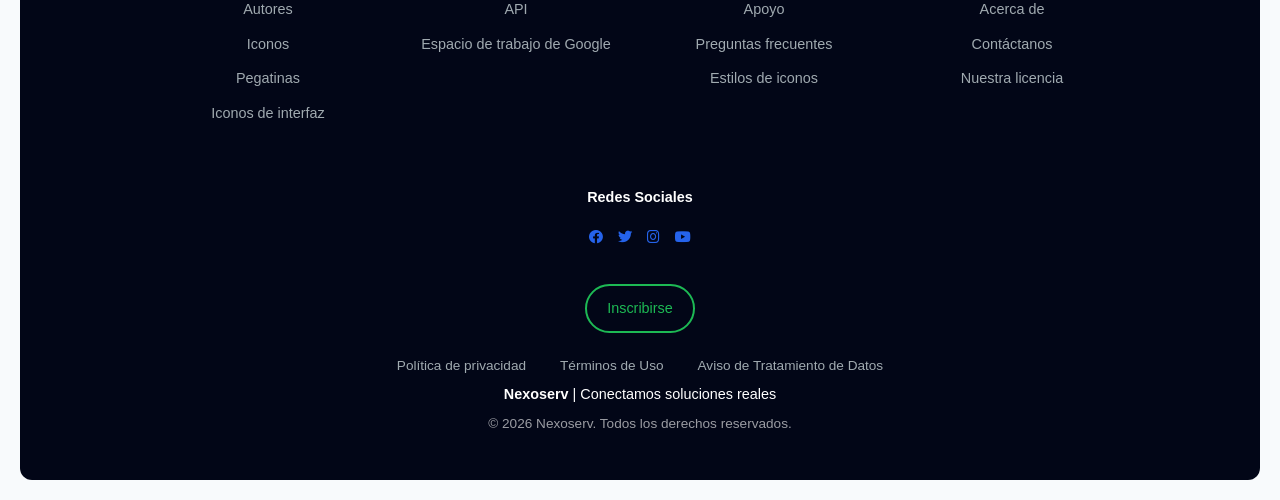
==== commit ea955807: "Add files via upload" ====
--- a/index.html
+++ b/index.html
@@ -1,31 +1,52 @@
 <!DOCTYPE html>
 <html lang="es">
-<head>
+<head><link rel="stylesheet" href="estilos-principal.css">
     <meta charset="UTF-8">
     <meta name="viewport" content="width=device-width, initial-scale=1.0">
     <title>Nexoserv | Técnicos Confiables</title>
-    <link rel="stylesheet" href="estilos-principal.css">
+    
+    <link rel="stylesheet" href="footer.css">
+    <link rel="stylesheet" href="https://cdnjs.cloudflare.com/ajax/libs/font-awesome/6.0.0/css/all.min.css">
 </head>
 <body>
 
-    <!-- ================= NAVEGACIÓN ================= -->
-    <nav class="navbar">
-        <div class="logo">Nexoserv</div>
-        <ul class="nav-links">
-            <li><a href="#inicio">Inicio</a></li>
-            <li class="dropdown">
-                <a href="javascript:void(0)" class="dropbtn">Servicios ▾</a>
-                <div class="dropdown-content">
-                    <a href="climatizacion.html">Climatización</a>
-                    <a href="electricidad.html">Electricidad</a>
-                    <a href="plomeria.html">Plomería</a>
-                    <a href="electrodomesticos.html">Electrodomésticos</a>
-                    <a href="camarasdeseguridad.html">Cámaras de Seguridad</a>
-                </div>
-            </li>
-            <li><a href="javascript:void(0)" id="nav-contact">Contacto</a></li>
-        </ul>
-    </nav>
+   <!-- ================= NAVEGACIÓN ================= -->
+<nav class="navbar">
+    <div class="logo">
+        <img src="imgnexoserv.png" alt="Nexoserv Logo">
+    </div>
+
+    <ul class="nav-links">
+        <li>
+            <a href="#inicio">
+                <img src="iconshome.png" alt="Inicio" class="nav-icon">
+                <span>Inicio</span>
+            </a>
+        </li>
+
+        <li class="dropdown">
+            <a href="javascript:void(0)" class="dropbtn">
+                <img src="iconsbriefcase.png" alt="Servicios" class="nav-icon">
+                <span>Servicios</span>
+                <img src="iconschevron-down.png" alt="Dropdown" class="nav-icon-small">
+            </a>
+            <div class="dropdown-content">
+                <a href="climatizacion.html">Climatización</a>
+                <a href="electricidad.html">Electricidad</a>
+                <a href="plomeria.html">Plomería</a>
+                <a href="electrodomesticos.html">Electrodomésticos</a>
+                <a href="camaras.html">Cámaras de Seguridad</a>
+            </div>
+        </li>
+
+        <li>
+            <a href="#contacto">
+                <img src="iconsphone.png" alt="Contacto" class="nav-icon">
+                <span>Contacto</span>
+            </a>
+        </li>
+    </ul>
+</nav>
 
     <!-- ================= HERO ================= -->
     <section class="hero">
@@ -203,13 +224,75 @@
     </section>
 
    <!-- ================= FOOTER ================= -->
-     <footer class="footer">
+    <footer class="footer">
+    <div class="footer-logo">
+        <img src="ruta-a-tu-logo.png" alt="Logo de la empresa">
+    </div>
+    <div class="footer-secciones">
+        <div class="footer-col">
+            <h3>Contenido</h3>
+            <ul>
+                <li>Autores</li>
+                <li>Iconos</li>
+                <li>Pegatinas</li>
+                <li>Iconos de interfaz</li>
+            </ul>
+        </div>
+        <div class="footer-col">
+            <h3>Herramientas</h3>
+            <ul>
+                <li>API</li>
+                <li>Espacio de trabajo de Google</li>
+            </ul>
+        </div>
+        <div class="footer-col">
+            <h3>Ayuda</h3>
+            <ul>
+                <li>Apoyo</li>
+                <li>Preguntas frecuentes</li>
+                <li>Estilos de iconos</li>
+            </ul>
+        </div>
+        <div class="footer-col">
+            <h3>Compañía</h3>
+            <ul>
+                <li>Acerca de</li>
+                <li>Contáctanos</li>
+                <li>Nuestra licencia</li>
+            </ul>
+        </div>
+    </div>
+    <div class="footer-redes">
+        <p>Redes Sociales</p>
+        <div class="footer-sociales">
+    <a href="https://facebook.com" target="_blank">
+        <i class="fab fa-facebook"></i>
+    </a>
+    <a href="https://twitter.com" target="_blank">
+        <i class="fab fa-twitter"></i>
+    </a>
+    <a href="https://instagram.com" target="_blank">
+        <i class="fab fa-instagram"></i>
+    </a>
+    <a href="https://youtube.com" target="_blank">
+        <i class="fab fa-youtube"></i>
+    </a>
+</div>
+        <a href="#" class="footer-suscribirse">Inscribirse</a>
+    </div>
+    <div class="footer-legal">
+        <ul>
+            <li><a href="privacidad.html">Política de privacidad</a></li>
+            <li><a href="terminos-uso.html">Términos de Uso</a></li>
+            <li><a href="tratamiento-datos.html">Aviso de Tratamiento de Datos </a></li>
+        </ul>
         <p><strong>Nexoserv</strong> | Conectamos soluciones reales</p>
-        <p class="footer-copy">© 2026 Todos los derechos reservados.</p>
-    </footer>
+        <p class="footer-copy">© 2026 Nexoserv. Todos los derechos reservados.</p>
+    </div>
+</footer>
+
 <script src="//code.tidio.co/xysckbvhx3xlw9eiwsqm6vudtkcwblx0.js" async></script>
     
     <script src="script.js"></script>
 </body>
-</html>
-
+</html>
--- a/estilos-principal.css
+++ b/estilos-principal.css
@@ -2,17 +2,20 @@
    VARIABLES Y CONFIGURACIÓN
    ========================================= */
 :root {
-    --primary: #0f172a;        /* Azul Oxford */
-    --accent: #2563eb;         /* Azul Eléctrico */
-    --success: #16a34a;        /* Verde Profesional */
-    --bg: #f8fafc;             /* Fondo gris casi blanco */
+    --primary-color: #0f172a;      /* Azul Oxford */
+    --secondary-color: #2563eb; /* Verde que definiste */
+    --accent-color: #2563eb;       /* Azul éxito (igual al otro CSS) */
+    --success: #2563eb;            /* Color check y botones */
+    --bg-light: #f8fafc;
+    --text-main: #1e293b;
+    --text-light: #64748b;
     --white: #ffffff;
-    --text-dark: #1e293b;
-    --text-muted: #64748b;
     --shadow: 0 10px 15px -3px rgba(0, 0, 0, 0.1);
     --transition: all 0.3s ease;
 }
-
+/* =========================================
+   RESET Y BODY
+   ========================================= */
 * {
     margin: 0;
     padding: 0;
@@ -31,7 +34,7 @@
    NAVEGACIÓN
    ========================================= */
 .navbar {
-    background: rgba(255, 255, 255, 0.95);
+    background: rgba(255,255,255,0.95);
     backdrop-filter: blur(10px);
     display: flex;
     justify-content: space-between;
@@ -40,14 +43,13 @@
     position: sticky;
     top: 0;
     z-index: 1000;
-    box-shadow: 0 2px 10px rgba(0,0,0,0.05);
-}
-
-.logo {
-    font-size: 1.6rem;
-    font-weight: 800;
-    color: var(--primary);
-    letter-spacing: -1px;
+    box-shadow: var(--shadow);
+}
+
+.logo img {
+    height: 45px;   /* Ajusta el tamaño aquí */
+    width: auto;
+    display: block;
 }
 
 .nav-links {
@@ -68,7 +70,12 @@
     color: var(--accent);
 }
 
-/* Dropdown Estilizado */
+.icon-small {
+    width: 16px;
+    height: 16px;
+}
+
+/* Dropdown */
 .dropdown { position: relative; }
 .dropdown-content {
     display: none;
@@ -81,21 +88,27 @@
     border-radius: 8px;
     padding: 10px 0;
     border: 1px solid #e2e8f0;
+    z-index: 10;
 }
 .dropdown-content a {
     padding: 10px 20px;
     display: block;
     font-size: 0.95rem;
-}
-.dropdown-content a:hover { background: #f1f5f9; }
+    color: var(--text-dark);
+    transition: var(--transition);
+}
+.dropdown-content a:hover {
+    background: var(--accent);
+    color: var(--white);
+}
 .dropdown:hover .dropdown-content { display: block; }
 
 /* =========================================
-   HERO SECTION
+   HERO
    ========================================= */
 .hero {
-    background: linear-gradient(rgba(15, 23, 42, 0.8), rgba(15, 23, 42, 0.8)), 
-                url('https://images.unsplash.com/photo-1581094794329-c8112a89af12?auto=format&fit=crop&q=80') center/cover;
+    background: linear-gradient(rgba(15,23,42,0.8), rgba(15,23,42,0.8)),
+                url('https://images.unsplash.com/photo-1581094794329-c8112a89af12?auto=format&fit=crop&q=80') center/cover no-repeat;
     height: 60vh;
     display: flex;
     align-items: center;
@@ -106,7 +119,7 @@
 }
 
 .hero-content h1 {
-    font-size: 3.5rem;
+    font-size: 3rem;
     font-weight: 800;
     margin-bottom: 1rem;
     line-height: 1.2;
@@ -119,34 +132,41 @@
     margin: 0 auto;
 }
 
-/* =========================================
-   SECCIONES Y BOTONES
+
+/* =========================================
+   SECCIONES (TÍTULOS MÁS ARRIBA)
    ========================================= */
 .section {
-    padding: 80px 10%;
+    padding: 10px 10%; /* reducido de 60px a 40px para subir todo el bloque */
 }
 
 .section-title {
     font-size: 2.5rem;
     color: var(--primary);
-    margin-bottom: 1.5rem;
+    margin-bottom: 0.8rem; /* más pegado al párrafo */
+    text-align: left;
     position: relative;
 }
 
 .section p {
     color: var(--text-muted);
     font-size: 1.1rem;
-    margin-bottom: 1.5rem;
+    margin-bottom: 1rem;
+    text-align: left;
     max-width: 700px;
+    margin-left: 0;
+    margin-right: 0;
 }
 
 .section ul {
     list-style: none;
-    margin-bottom: 2rem;
+    max-width: 600px;
+    margin-bottom: 1.5rem;
+    padding-left: 0;
 }
 
 .section ul li {
-    padding: 8px 0;
+    padding: 6px 0;
     display: flex;
     align-items: center;
     gap: 10px;
@@ -158,27 +178,28 @@
     font-weight: bold;
 }
 
-.btn-primary {
-    display: inline-block;
-    background: var(--accent);
+/* =========================================
+   BOTONES
+   ========================================= */
+.abrir-formulario {
+    background: var(--primary-color);
     color: var(--white);
-    padding: 14px 30px;
-    border-radius: 6px;
-    text-decoration: none;
+    padding: 14px 28px;
+    border: none;
+    border-radius: 8px;
     font-weight: 600;
-    transition: var(--transition);
-    border: none;
     cursor: pointer;
-}
-
-.btn-primary:hover {
-    background: #1d4ed8;
+    transition: var(--transition);
+}
+
+.abrir-formulario:hover {
+    background: var(--accent-color); /* O cualquier otro color que quieras */
     transform: translateY(-2px);
-    box-shadow: 0 4px 12px rgba(37, 99, 235, 0.2);
-}
-
-/* =========================================
-   TARJETAS (BENEFICIOS / CÓMO FUNCIONA)
+    box-shadow: 0 4px 12px rgba(0,0,0,0.15);
+}
+
+/* =========================================
+   TARJETAS
    ========================================= */
 .grid-4, .grid-3 {
     display: grid;
@@ -187,89 +208,265 @@
 }
 
 .grid-4 { grid-template-columns: repeat(auto-fit, minmax(240px, 1fr)); }
-.grid-3 { grid-template-columns: repeat(auto-fit, minmax(300px, 1fr)); }
+.grid-3 { grid-template-columns: repeat(auto-fit, minmax(220px, 1fr)); }
 
 .card, .paso {
     background: var(--white);
     padding: 30px;
     border-radius: 12px;
-    box-shadow: 0 4px 6px -1px rgba(0,0,0,0.05);
+    box-shadow: var(--shadow);
     transition: var(--transition);
     border: 1px solid #f1f5f9;
 }
 
-.card:hover {
-    transform: translateY(-5px);
-    box-shadow: var(--shadow);
-}
-
-.paso span {
-    font-size: 2.5rem;
-    display: block;
-    margin-bottom: 15px;
-}
-
-/* =========================================
-   FORMULARIO PROFESIONAL
-   ========================================= */
-#formulario {
-    background: var(--primary);
-    color: var(--white);
-}
-
-#formulario .section-title { color: var(--white); }
-
-form {
+.card:hover { transform: translateY(-5px); }
+
+.paso span { font-size: 2.5rem; display: block; margin-bottom: 15px; }
+
+/* =========================================
+   FORMULARIO MODAL
+   ========================================= */
+.modal {
+    position: fixed;
+    inset: 0;
+    display: none;
+    justify-content: center;
+    align-items: center;
+    background: rgba(0,0,0,0.5);
+    backdrop-filter: blur(6px);
+    z-index: 9999;
+}
+
+.modal-contenido {
     background: var(--white);
-    padding: 40px;
-    border-radius: 15px;
-    display: grid;
-    gap: 15px;
-    max-width: 700px;
-    margin: 0 auto;
-}
-
-form input, form select, form textarea {
+    padding: 30px;
+    border-radius: 12px;
+    width: 90%;
+    max-width: 500px;
+    position: relative;
+    max-height: 90vh;
+    overflow-y: auto;
+}
+
+.cerrar-modal {
+    position: absolute;
+    top: 10px;
+    right: 15px;
+    font-size: 22px;
+    cursor: pointer;
+}
+
+.modal-contenido input,
+.modal-contenido select,
+.modal-contenido textarea {
     width: 100%;
     padding: 12px;
+    margin: 8px 0;
+    border-radius: 6px;
     border: 1px solid #e2e8f0;
-    border-radius: 6px;
+    box-sizing: border-box;
+}
+
+/* MENSAJE DE ÉXITO */
+.mensaje-exito {
+    display: none;
+    text-align: center;
+    margin-top: 20px;
+    color: var(--success);
+}
+
+.check-wrapper { width: 50px; height: 50px; margin: 0 auto 10px auto; }
+.check-svg { stroke: var(--success); stroke-width: 4; stroke-dasharray: 100; stroke-dashoffset: 100; animation: draw 0.5s forwards; }
+@keyframes draw { to { stroke-dashoffset: 0; } }
+
+
+/* =========================================
+   RESPONSIVO
+   ========================================= */
+@media (max-width: 768px) {
+    .nav-links { display: none; } /* Mejor implementar menú hamburguesa */
+    .hero-content h1 { font-size: 2.2rem; }
+    .section { padding: 50px 5%; }
+}
+/* =========================================
+   FORMULARIO PROFESIONAL
+   ========================================= */
+.formulario {
+    background: var(--white);
+    padding: 50px;
+    border-radius: 20px;
+    max-width: 800px;
+    margin: 0 auto 80px;
+    box-shadow: 0 20px 25px -5px rgb(0 0 0 / 0.1);
+}
+
+.formulario h2 {
+    text-align: center;
+    margin-bottom: 35px;
+    color: var(--primary-color);
+}
+
+form {
+    display: grid;
+    gap: 20px;
+}
+
+input, select, textarea {
+    width: 100%;
+    padding: 12px 15px;
+    border: 1px solid #cbd5e1;
+    border-radius: 8px;
     font-size: 1rem;
+    outline: none;
+    transition: border-color 0.3s;
+}
+
+input:focus, select:focus, textarea:focus {
+    border-color: var(--secondary-color);
+    ring: 2px solid #bfdbfe;
 }
 
 .urgente {
     display: flex;
     align-items: center;
     gap: 15px;
-    color: var(--text-dark);
     background: #fff1f2;
     padding: 10px;
-    border-radius: 6px;
+    border-radius: 8px;
+}
+
+.btn-enviar {
+   background: var(--primary-color);
+    color: var(--white);
+    padding: 14px 28px;
+    border: none;
+    border-radius: 8px;
+    font-weight: 600;
+    cursor: pointer;
+    transition: var(--transition);
+}
+
+.btn-enviar:hover {
+    background: var(--accent-color); /* O cualquier otro color que quieras */
+    transform: translateY(-2px);
+    box-shadow: 0 4px 12px rgba(0,0,0,0.15);
+}
+
+.nav-icon {
+    width: 20px;
+    height: 20px;
+}
+
+.nav-icon-small {
+    width: 16px;
+    height: 16px;
+}
+
+.nav-links a {
+    display: flex;
+    align-items: center;
+    gap: 8px;
+}
+
+/* =========================================
+   RESET BÁSICO
+========================================= */
+* {
+    margin: 0;
+    padding: 0;
+    box-sizing: border-box;
+    font-family: 'Segoe UI', Roboto, Helvetica, Arial, sans-serif;
+}
+
+body {
+    background-color: var(--bg-light);
+    color: var(--text-main);
+    line-height: 1.7;
+    font-size: 1rem;
+    padding: 20px;
+}
+
+/* =========================================
+   ENCABEZADOS
+========================================= */
+header h1 {
+    text-align: center;
+    font-size: 2.5rem;
+    color: var(--primary-color);
+    margin-bottom: 30px;
+}
+
+main h2 {
+    font-size: 1.8rem;
+    color: var(--primary-color);
+    margin: 25px 0 10px;
+}
+
+main p {
+    font-size: 1rem;
+    color: var(--text-main);
+    margin-bottom: 15px;
+}
+
+/* =========================================
+   SECCIONES
+========================================= */
+main section {
+    background: var(--white);
+    padding: 25px 30px;
+    border-radius: 15px;
+    box-shadow: var(--shadow);
+    margin-bottom: 25px;
 }
 
 /* =========================================
    FOOTER
-   ========================================= */
-.footer {
-    background: #020617;
+========================================= */
+footer {
+    text-align: center;
+    padding: 25px 10px;
+    margin-top: 50px;
+    background: var(--primary-color);
     color: var(--white);
-    padding: 60px 10% 20px;
-    text-align: center;
-}
-
-.footer-copy {
-    margin-top: 20px;
-    padding-top: 20px;
-    border-top: 1px solid #1e293b;
+    border-radius: 12px;
     font-size: 0.9rem;
-    opacity: 0.6;
-}
-
-/* =========================================
-   RESPONSIVO
-   ========================================= */
+}
+
+footer p {
+    margin: 5px 0;
+}
+
+/* =========================================
+   ENLACES
+========================================= */
+a {
+    color: var(--secondary-color);
+    text-decoration: none;
+    transition: var(--transition);
+}
+
+a:hover {
+    text-decoration: underline;
+    color: var(--accent-color);
+}
+
+/* =========================================
+   RESPONSIVE
+========================================= */
 @media (max-width: 768px) {
-    .nav-links { display: none; } /* Aquí convendría un menú hamburguesa */
-    .hero-content h1 { font-size: 2.2rem; }
-    .section { padding: 50px 5%; }
+    body {
+        padding: 15px;
+    }
+
+    header h1 {
+        font-size: 2rem;
+    }
+
+    main h2 {
+        font-size: 1.5rem;
+    }
+
+    main section {
+        padding: 20px;
+    }
 }
--- a/footer.css
+++ b/footer.css
@@ -0,0 +1,126 @@
+:root {
+    --primary-color: #020617; /* Color de fondo principal del footer */
+    --white: #ffffff;         /* Color del texto */
+    --accent-color: #1db954; /* Color para botones o enlaces */
+    --link-color: #a0aab0; /* Enlaces secundarios */
+}
+
+.footer {
+    background: var(--primary-color);  /* Fondo oscuro uniforme */
+    color: var(--white);               /* Texto blanco */
+    width: 100%;                        /* Ocupa todo el ancho */
+    padding: 60px 10% 40px;  /* Ajuste de padding */
+    box-sizing: border-box;             /* Incluye padding en el ancho total */
+    font-family: 'Arial', sans-serif;   /* Fuente estándar */
+}
+
+.footer-secciones {
+    display: flex;
+    flex-wrap: wrap; /* Permite que se ajusten en móvil */
+    justify-content: space-between; /* Distribución de columnas */
+    margin-bottom: 40px; /* Espacio antes del copy */
+}
+
+.footer-col {
+    flex: 1 1 200px; /* Cada columna con flexibilidad */
+    margin: 10px;
+}
+
+.footer-logo {
+    text-align: left;
+}
+
+.footer-logo img {
+    max-width: 150px;
+    margin-bottom: 20px;
+}
+
+.footer-col h3 {
+    margin-bott
+}
+.footer-col ul {
+    list-style: none;
+    padding: 0;
+}
+
+.footer-col ul li {
+    margin-bottom: 10px;
+    color: var(--link-color);
+}
+
+.footer-col ul li a {
+    color: var(--link-color);
+    text-decoration: none;
+    transition: color 0.3s;
+}
+
+.footer-col ul li a:hover {
+    color: var(--accent-color);
+}
+
+.footer-redes p {
+    margin-bottom: 15px;
+    margin-top: 10px;  /* Añade un espacio arriba */
+    font-weight: bold;
+    color: var(--white);
+}
+
+.footer-sociales {
+    display: flex;
+    justify-content: center;
+    gap: 15px;
+    margin-bottom: 20px;
+}
+
+.footer-sociales a img {
+    width: 24px;
+    transition: transform 0.3s;
+}
+
+.footer-sociales a img:hover {
+    transform: scale(1.2);
+}
+
+.footer-suscribirse {
+    display: inline-block;
+    margin-top: 15px;
+    padding: 10px 20px;
+    border: 2px solid var(--accent-color);
+    color: var(--accent-color);
+    border-radius: 25px;
+    text-decoration: none;
+    transition: background 0.3s, color 0.3s;
+}
+
+.footer-suscribirse:hover {
+    background: var(--accent-color);
+    color: var(--white);
+}
+
+.footer-legal ul {
+    list-style: none;
+    padding: 0;
+    margin-top: 20px;
+}
+
+.footer-legal ul li {
+    display: inline-block;
+    margin: 0 15px;
+}
+
+.footer-legal ul li a {
+    color: var(--link-color);
+    text-decoration: none;
+    font-size: 0.85rem;
+    transition: color 0.3s;
+}
+
+.footer-legal ul li a:hover {
+    color: var(--accent-color);
+}
+
+.footer-copy {
+    font-size: 0.85rem;
+    opacity: 0.6;
+}
+
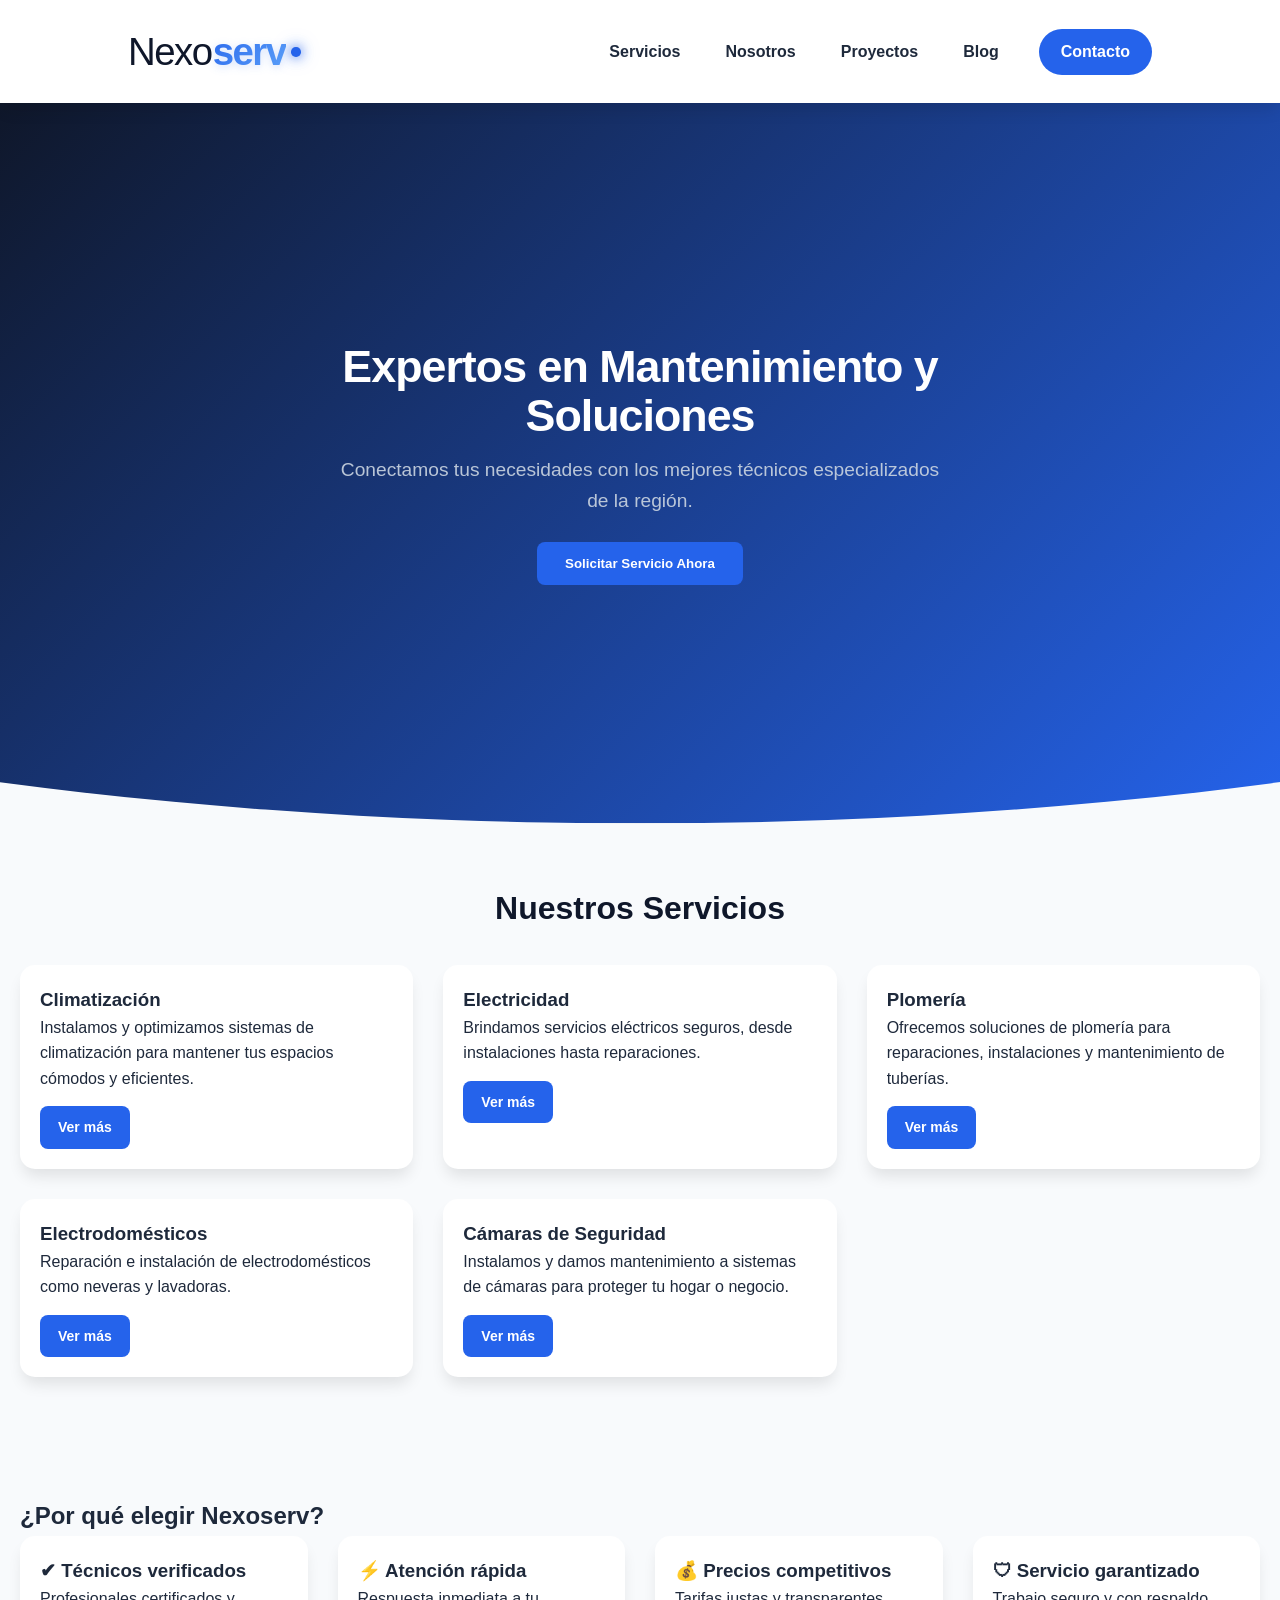
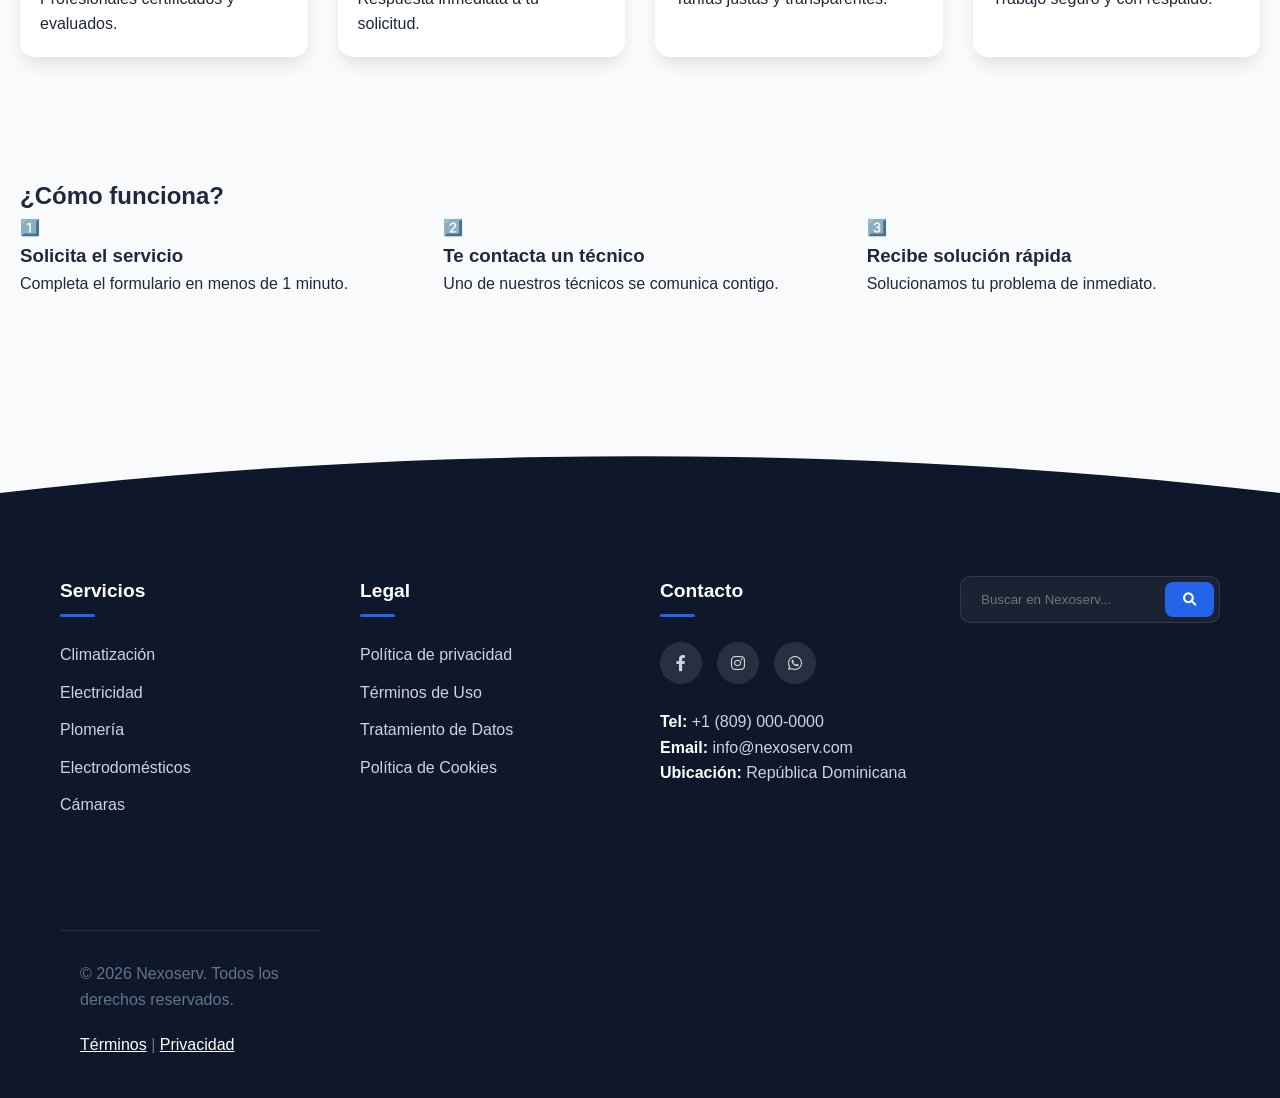
==== commit 238e59c0: "Add files via upload" ====
--- a/index.html
+++ b/index.html
@@ -1,298 +1,225 @@
 <!DOCTYPE html>
 <html lang="es">
-<head><link rel="stylesheet" href="estilos-principal.css">
+<head>
     <meta charset="UTF-8">
     <meta name="viewport" content="width=device-width, initial-scale=1.0">
     <title>Nexoserv | Técnicos Confiables</title>
-    
+
+    <!-- CSS -->
+    <link rel="stylesheet" href="estilos-principal.css">
     <link rel="stylesheet" href="footer.css">
+
+    <!-- Font Awesome -->
     <link rel="stylesheet" href="https://cdnjs.cloudflare.com/ajax/libs/font-awesome/6.0.0/css/all.min.css">
+
+    <!-- SEO Meta Tags -->
+    <meta name="description" content="Nexoserv ofrece servicios de climatización, electricidad, plomería, electrodomésticos y cámaras de seguridad con técnicos certificados.">
+    <meta name="keywords" content="climatización, electricidad, plomería, electrodomésticos, cámaras de seguridad, técnicos certificados">
+    <meta name="author" content="Nexoserv">
+    <meta property="og:title" content="Nexoserv | Técnicos Confiables">
+    <meta property="og:description" content="Expertos en mantenimiento y soluciones para tu hogar o negocio.">
+    <meta property="og:type" content="website">
 </head>
 <body>
 
-   <!-- ================= NAVEGACIÓN ================= -->
+<!-- ================= NAVEGACIÓN ================= -->
 <nav class="navbar">
-    <div class="logo">
-        <img src="imgnexoserv.png" alt="Nexoserv Logo">
-    </div>
-
+    <div class="logo"><span>Nexo</span><strong>serv</strong></div>
     <ul class="nav-links">
-        <li>
-            <a href="#inicio">
-                <img src="iconshome.png" alt="Inicio" class="nav-icon">
-                <span>Inicio</span>
-            </a>
-        </li>
-
-        <li class="dropdown">
-            <a href="javascript:void(0)" class="dropbtn">
-                <img src="iconsbriefcase.png" alt="Servicios" class="nav-icon">
-                <span>Servicios</span>
-                <img src="iconschevron-down.png" alt="Dropdown" class="nav-icon-small">
-            </a>
+       <li class="dropdown">
+            <a href="javascript:void(0)">Servicios</a>
             <div class="dropdown-content">
                 <a href="climatizacion.html">Climatización</a>
                 <a href="electricidad.html">Electricidad</a>
                 <a href="plomeria.html">Plomería</a>
                 <a href="electrodomesticos.html">Electrodomésticos</a>
-                <a href="camaras.html">Cámaras de Seguridad</a>
+                <a href="camaras.html">Cámaras</a>
             </div>
-        </li>
-
-        <li>
-            <a href="#contacto">
-                <img src="iconsphone.png" alt="Contacto" class="nav-icon">
-                <span>Contacto</span>
-            </a>
-        </li>
+        </li>  <li><a href="acercade.html">Nosotros</a></li>
+        <li><a href="proyectos.html">Proyectos</a></li>
+        <li><a href="blog.html">Blog</a></li>
+        <li><a href="contacto.html" class="btn-contacto">Contacto</a></li>
     </ul>
+
+    <!-- Botón hamburguesa móvil -->
+    <div class="hamburger">
+        <span></span>
+        <span></span>
+        <span></span>
+    </div>
 </nav>
 
-    <!-- ================= HERO ================= -->
-    <section class="hero">
-        <div class="hero-content">
-            <h1>Expertos en Mantenimiento y Soluciones</h1>
-            <p>Conectamos tus necesidades con los mejores técnicos especializados de la región.</p>
-            <button class="abrir-formulario">Solicitar Servicio Ahora</button>
-        </div>
-    </section>
-
-    <!-- ================= SECCIONES ================= -->
-    <section class="section">
-        <h2 class="section-title">Climatización</h2>
-        <p>Instalamos y optimizamos sistemas de climatización para mantener tus espacios cómodos y eficientes.</p>
-        <ul>
-            <li>Consumo energético optimizado</li>
-            <li>Equipos duraderos</li>
-            <li>Ambiente ideal todo el año</li>
-        </ul>
-    </section>
-
-    <section class="section">
-        <h2 class="section-title">Electricidad</h2>
-        <p>Brindamos servicios eléctricos seguros, desde instalaciones hasta reparaciones.</p>
-        <ul>
-            <li>Electricidad confiable</li>
-            <li>Reducción de riesgos</li>
-            <li>Cumplimiento de normativas</li>
-        </ul>
-    </section>
-
-    <section class="section">
-        <h2 class="section-title">Plomería</h2>
-        <p>Ofrecemos soluciones de plomería para reparaciones, instalaciones y mantenimiento de tuberías.</p>
-        <ul>
-            <li>Soluciones rápidas</li>
-            <li>Prevención de fugas</li>
-            <li>Durabilidad garantizada</li>
-        </ul>
-    </section>
-
-    <section class="section">
-        <h2 class="section-title">Electrodomésticos</h2>
-        <p>Reparación e instalación de electrodomésticos como neveras y lavadoras.</p>
-        <ul>
-            <li>Atención especializada</li>
-            <li>Repuestos de calidad</li>
-            <li>Prolonga la vida de tus aparatos</li>
-        </ul>
-    </section>
-
-    <section class="section">
-        <h2 class="section-title">Cámaras de Seguridad</h2>
-        <p>Instalamos sistemas de cámaras para proteger tu hogar o negocio.</p>
-        <ul>
-            <li>Tranquilidad total</li>
-            <li>Monitoreo en tiempo real</li>
-            <li>Instalación profesional</li>
-        </ul>
-    </section>
-
-    <!-- ================= MODAL FORMULARIO ================= -->
-    <div id="modalFormulario" class="modal">
-        <div class="modal-contenido">
-            <span class="cerrar-modal">&times;</span>
-
-            <h2>Solicita tu Servicio</h2>
-
-            <form id="formularioSolicitud">
-                <input type="hidden" name="form-name" value="solicitud-servicio">
-
-                <input type="text" name="nombre" placeholder="Nombre completo" required>
-                <input type="tel" name="telefono" placeholder="Teléfono" required>
-
-                <select name="provincia" required>
-                    <option value="">Selecciona tu provincia</option>
-                    <option>Santo Domingo</option>
-                    <option>Santiago</option>
-                    <option>La Altagracia (Punta Cana)</option>
-                    <option>San Cristóbal</option>
-                    <option>La Romana</option>
-                    <option>Puerto Plata</option>
-                    <option>San Pedro de Macorís</option>
-                    <option>La Vega</option>
-                    <option>Duarte (San Francisco de Macorís)</option>
-                </select>
-
-                <input type="text" name="ciudad" placeholder="Sector o Ciudad" required>
-
-                <select name="tipo-servicio" required>
-                    <option value="">Tipo de servicio</option>
-                    <option>Instalación</option>
-                    <option>Reparación</option>
-                    <option>Mantenimiento</option>
-                </select>
-
-                <textarea name="descripcion" rows="4" placeholder="Describe tu problema"></textarea>
-
-                <div class="urgente">
-                    <label>¿Es urgente?</label>
-                    <select name="urgente">
-                        <option>No</option>
-                        <option>Sí</option>
-                    </select>
-                </div>
-
-                <button type="submit" class="btn-enviar">Enviar Solicitud</button>
-
-                <!-- MENSAJE DE ÉXITO -->
-                <div class="mensaje-exito" id="mensajeExito">
-                    <div class="check-wrapper">
-                        <svg viewBox="0 0 52 52" class="check-svg">
-                            <circle cx="26" cy="26" r="25" fill="none"/>
-                            <path fill="none" d="M14 27 l7 7 l16 -16"/>
-                        </svg>
-                    </div>
-                    <h3>Solicitud enviada correctamente</h3>
-                    <p>Un técnico se pondrá en contacto contigo en breve.</p>
-                </div>
-
-            </form>
-        </div>
-    </div>
-
-    <!-- ================= BENEFICIOS ================= -->
-    <section class="section beneficios">
-        <h2>¿Por qué elegir Nexoserv?</h2>
-
-        <div class="grid-4">
-            <div class="card">
-                <h3>✔ Técnicos verificados</h3>
-                <p>Profesionales certificados y evaluados.</p>
+<!-- ================= HERO ================= -->
+<section class="hero" id="hero">
+    <div class="hero-content">
+        <h1>Expertos en Mantenimiento y Soluciones</h1>
+        <p>Conectamos tus necesidades con los mejores técnicos especializados de la región.</p>
+        <button class="abrir-formulario">Solicitar Servicio Ahora</button>
+    </div>
+</section>
+
+<!-- ================= SERVICIOS ================= -->
+<section class="section servicios">
+    <h2 class="section-title">Nuestros Servicios</h2>
+
+    <div class="grid-3">
+
+        <div class="card">
+            <h3>Climatización</h3>
+            <p>Instalamos y optimizamos sistemas de climatización para mantener tus espacios cómodos y eficientes.</p>
+            <a href="climatizacion.html" class="btn-servicio">Ver más</a>
+        </div>
+
+        <div class="card">
+            <h3>Electricidad</h3>
+            <p>Brindamos servicios eléctricos seguros, desde instalaciones hasta reparaciones.</p>
+            <a href="electricidad.html" class="btn-servicio">Ver más</a>
+        </div>
+
+        <div class="card">
+            <h3>Plomería</h3>
+            <p>Ofrecemos soluciones de plomería para reparaciones, instalaciones y mantenimiento de tuberías.</p>
+            <a href="plomeria.html" class="btn-servicio">Ver más</a>
+        </div>
+
+        <div class="card">
+            <h3>Electrodomésticos</h3>
+            <p>Reparación e instalación de electrodomésticos como neveras y lavadoras.</p>
+            <a href="electrodomesticos.html" class="btn-servicio">Ver más</a>
+        </div>
+
+        <div class="card">
+            <h3>Cámaras de Seguridad</h3>
+            <p>Instalamos y damos mantenimiento a sistemas de cámaras para proteger tu hogar o negocio.</p>
+            <a href="camarasdeseguridad.html" class="btn-servicio">Ver más</a>
+        </div>
+
+    </div>
+</section>
+
+<!-- ================= BENEFICIOS ================= -->
+<section class="section beneficios">
+    <h2>¿Por qué elegir Nexoserv?</h2>
+    <div class="grid-4">
+        <div class="card"><h3>✔ Técnicos verificados</h3><p>Profesionales certificados y evaluados.</p></div>
+        <div class="card"><h3>⚡ Atención rápida</h3><p>Respuesta inmediata a tu solicitud.</p></div>
+        <div class="card"><h3>💰 Precios competitivos</h3><p>Tarifas justas y transparentes.</p></div>
+        <div class="card"><h3>🛡 Servicio garantizado</h3><p>Trabajo seguro y con respaldo.</p></div>
+    </div>
+</section>
+
+<!-- ================= CÓMO FUNCIONA ================= -->
+<section class="section como-funciona">
+    <h2>¿Cómo funciona?</h2>
+    <div class="grid-3">
+        <div class="paso">
+            <span>1️⃣</span>
+            <h3>Solicita el servicio</h3>
+            <p>Completa el formulario en menos de 1 minuto.</p>
+        </div>
+        <div class="paso">
+            <span>2️⃣</span>
+            <h3>Te contacta un técnico</h3>
+            <p>Uno de nuestros técnicos se comunica contigo.</p>
+        </div>
+        <div class="paso">
+            <span>3️⃣</span>
+            <h3>Recibe solución rápida</h3>
+            <p>Solucionamos tu problema de inmediato.</p>
+        </div>
+    </div>
+</section>
+
+<!-- ================= MODAL FORMULARIO ================= -->
+<div id="modalFormulario" class="modal">
+    <div class="modal-contenido">
+        <span class="cerrar-modal">&times;</span>
+        <h2>Solicita tu Servicio</h2>
+        <form id="formularioSolicitud">
+            <input type="text" name="nombre" placeholder="Nombre completo" required>
+            <input type="tel" name="telefono" placeholder="Teléfono" required>
+            <select name="provincia" required>
+                <option value="">Selecciona tu provincia</option>
+                <option>Santo Domingo</option>
+                <option>San Cristóbal</option>
+                <option>Peravia Bani</option>
+            </select>
+            <textarea name="descripcion" rows="4" placeholder="Describe tu problema"></textarea>
+            <button type="submit" class="btn-enviar">Enviar Solicitud</button>
+            <div class="mensaje-exito" id="mensajeExito">
+                <h3>Solicitud enviada correctamente</h3>
+                <p>Un técnico se pondrá en contacto contigo.</p>
             </div>
-
-            <div class="card">
-                <h3>⚡ Atención rápida</h3>
-                <p>Respuesta inmediata a tu solicitud.</p>
-            </div>
-
-            <div class="card">
-                <h3>💰 Precios competitivos</h3>
-                <p>Tarifas justas y transparentes.</p>
-            </div>
-
-            <div class="card">
-                <h3>🛡 Servicio garantizado</h3>
-                <p>Trabajo seguro y con respaldo.</p>
-            </div>
-        </div>
-    </section>
-
-    <!-- ================= CÓMO FUNCIONA ================= -->
-    <section class="section como-funciona">
-        <h2>¿Cómo funciona?</h2>
-
-        <div class="grid-3">
-            <div class="paso">
-                <span>1️⃣</span>
-                <h3>Solicita el servicio</h3>
-                <p>Completa el formulario en menos de 1 minuto.</p>
-            </div>
-
-            <div class="paso">
-                <span>2️⃣</span>
-                <h3>Te contacta un técnico</h3>
-                <p>Uno de nuestros técnicos se comunica contigo.</p>
-            </div>
-
-            <div class="paso">
-                <span>3️⃣</span>
-                <h3>Recibe solución rápida</h3>
-                <p>Solucionamos tu problema de inmediato.</p>
-            </div>
-        </div>
-    </section>
-
-   <!-- ================= FOOTER ================= -->
-    <footer class="footer">
-    <div class="footer-logo">
-        <img src="ruta-a-tu-logo.png" alt="Logo de la empresa">
-    </div>
-    <div class="footer-secciones">
+        </form>
+    </div>
+</div>
+
+<!-- ================= FOOTER PRO ================= -->
+<footer class="footer">
+
+    <div class="footer-container">
+
+        <!-- COLUMNA 1 -->
         <div class="footer-col">
-            <h3>Contenido</h3>
+            <h3>Servicios</h3>
             <ul>
-                <li>Autores</li>
-                <li>Iconos</li>
-                <li>Pegatinas</li>
-                <li>Iconos de interfaz</li>
+                <li><a href="climatizacion.html">Climatización</a></li>
+                <li><a href="electricidad.html">Electricidad</a></li>
+                <li><a href="plomeria.html">Plomería</a></li>
+                <li><a href="electrodomesticos.html">Electrodomésticos</a></li>
+                <li><a href="camaras.html">Cámaras</a></li>
             </ul>
         </div>
+
+        <!-- COLUMNA 2 -->
         <div class="footer-col">
-            <h3>Herramientas</h3>
+            <h3>Legal</h3>
             <ul>
-                <li>API</li>
-                <li>Espacio de trabajo de Google</li>
+                <li><a href="privacidad.html">Política de privacidad</a></li>
+                <li><a href="terminos-uso.html">Términos de Uso</a></li>
+                <li><a href="tratamiento-datos.html">Tratamiento de Datos</a></li>
+                <li><a href="politicadecookies.html">Política de Cookies</a></li>
             </ul>
         </div>
-        <div class="footer-col">
-            <h3>Ayuda</h3>
-            <ul>
-                <li>Apoyo</li>
-                <li>Preguntas frecuentes</li>
-                <li>Estilos de iconos</li>
-            </ul>
-        </div>
-        <div class="footer-col">
-            <h3>Compañía</h3>
-            <ul>
-                <li>Acerca de</li>
-                <li>Contáctanos</li>
-                <li>Nuestra licencia</li>
-            </ul>
-        </div>
-    </div>
-    <div class="footer-redes">
-        <p>Redes Sociales</p>
-        <div class="footer-sociales">
-    <a href="https://facebook.com" target="_blank">
-        <i class="fab fa-facebook"></i>
-    </a>
-    <a href="https://twitter.com" target="_blank">
-        <i class="fab fa-twitter"></i>
-    </a>
-    <a href="https://instagram.com" target="_blank">
-        <i class="fab fa-instagram"></i>
-    </a>
-    <a href="https://youtube.com" target="_blank">
-        <i class="fab fa-youtube"></i>
-    </a>
+
+       <!-- COLUMNA 3 -->
+<div class="footer-col footer-contact">
+    <h3>Contacto</h3>
+
+    <div class="footer-sociales">
+        <a href="#"><i class="fab fa-facebook-f"></i></a>
+        <a href="#"><i class="fab fa-instagram"></i></a>
+        <a href="#"><i class="fab fa-whatsapp"></i></a>
+    </div>
+
+    <p><strong>Tel:</strong> <a href="tel:+18090000000">+1 (809) 000-0000</a></p>
+
+    <p><strong>Email:</strong> <a href="mailto:info@nexoserv.com">info@nexoserv.com</a></p>
+
+    <p><strong>Ubicación:</strong> <a href="https://www.google.com/maps/search/República+Dominicana" target="_blank">República Dominicana</a></p>
 </div>
-        <a href="#" class="footer-suscribirse">Inscribirse</a>
-    </div>
-    <div class="footer-legal">
-        <ul>
-            <li><a href="privacidad.html">Política de privacidad</a></li>
-            <li><a href="terminos-uso.html">Términos de Uso</a></li>
-            <li><a href="tratamiento-datos.html">Aviso de Tratamiento de Datos </a></li>
-        </ul>
-        <p><strong>Nexoserv</strong> | Conectamos soluciones reales</p>
-        <p class="footer-copy">© 2026 Nexoserv. Todos los derechos reservados.</p>
-    </div>
+
+            <div class="footer-search">
+    <form id="searchForm">
+        <input type="text" id="searchInput" placeholder="Buscar en Nexoserv..." required>
+        <button type="submit">
+            <i class="fas fa-search"></i>
+        </button>
+    </form>
+</div>
+
+    <!-- Línea inferior -->
+    <div class="footer-bottom">
+        <p>© 2026 Nexoserv. Todos los derechos reservados.</p>
+        <div>
+            <a href="terminos-uso.html">Términos</a> |
+            <a href="privacidad.html">Privacidad</a>
+        </div>
+    </div>
+
 </footer>
 
-<script src="//code.tidio.co/xysckbvhx3xlw9eiwsqm6vudtkcwblx0.js" async></script>
-    
-    <script src="script.js"></script>
+<!-- JS -->
+<script src="script.js"></script>
 </body>
 </html>
--- a/estilos-principal.css
+++ b/estilos-principal.css
@@ -1,38 +1,97 @@
 /* =========================================
    VARIABLES Y CONFIGURACIÓN
-   ========================================= */
+========================================= */
 :root {
-    --primary-color: #0f172a;      /* Azul Oxford */
-    --secondary-color: #2563eb; /* Verde que definiste */
-    --accent-color: #2563eb;       /* Azul éxito (igual al otro CSS) */
-    --success: #2563eb;            /* Color check y botones */
+    --primary-color: #0f172a;
+    --secondary-color: #2563eb;
+    --accent-color: #2563eb;
+    --success: #2563eb;
     --bg-light: #f8fafc;
     --text-main: #1e293b;
     --text-light: #64748b;
     --white: #ffffff;
-    --shadow: 0 10px 15px -3px rgba(0, 0, 0, 0.1);
+    --shadow: 0 10px 15px -3px rgba(0,0,0,0.1);
     --transition: all 0.3s ease;
 }
-/* =========================================
-   RESET Y BODY
-   ========================================= */
+
+/* =========================
+   RESET GLOBAL
+========================= */
 * {
     margin: 0;
     padding: 0;
     box-sizing: border-box;
-    font-family: 'Inter', -apple-system, BlinkMacSystemFont, "Segoe UI", Roboto, sans-serif;
+    font-family: 'Segoe UI', Roboto, Helvetica, Arial, sans-serif;
 }
 
 body {
-    background-color: var(--bg);
-    color: var(--text-dark);
+    background-color: var(--bg-light);
+    color: var(--text-main);
     line-height: 1.6;
     scroll-behavior: smooth;
 }
 
 /* =========================================
-   NAVEGACIÓN
+   HERO ACTUALIZADO (PÁGINA PRINCIPAL)
    ========================================= */
+.hero {
+    display: flex;
+    justify-content: center;
+    align-items: center;
+    text-align: center;
+    min-height: 80vh; /* Un poco más alto para mayor impacto */
+    background: linear-gradient(135deg, var(--primary-color), #1e293b); /* Gradiente profundo */
+    color: var(--white);
+    padding: 80px 20px;
+    position: relative;
+    overflow: hidden;
+    
+    /* LA CURVA: Aplica la misma identidad que en la página legal */
+    clip-path: ellipse(150% 100% at 50% 0%); 
+    box-shadow: var(--shadow);
+}
+
+.hero-content {
+    max-width: 800px;
+    z-index: 2; /* Asegura que el texto esté sobre cualquier decorado */
+    animation: fadeInUp 1s ease-out;
+}
+
+.hero-content h1 {
+    font-size: clamp(2.5rem, 6vw, 4rem); /* Tamaño fluido */
+    font-weight: 800;
+    line-height: 1.1;
+    margin-bottom: 20px;
+    letter-spacing: -1px;
+}
+
+.hero-content p {
+    font-size: clamp(1.1rem, 2vw, 1.4rem);
+    margin-bottom: 35px;
+    opacity: 0.9;
+    color: #cbd5e1; /* Un gris azulado suave */
+    max-width: 600px;
+    margin-left: auto;
+    margin-right: auto;
+}
+
+/* =========================================
+   ANIMACIÓN DE ENTRADA
+   ========================================= */
+@keyframes fadeInUp {
+    from {
+        opacity: 0;
+        transform: translateY(30px);
+    }
+    to {
+        opacity: 1;
+        transform: translateY(0);
+    }
+}
+/* =========================================
+   NAVBAR
+========================================= */
+
 .navbar {
     background: rgba(255,255,255,0.95);
     backdrop-filter: blur(10px);
@@ -44,188 +103,278 @@
     top: 0;
     z-index: 1000;
     box-shadow: var(--shadow);
-}
-
-.logo img {
-    height: 45px;   /* Ajusta el tamaño aquí */
-    width: auto;
-    display: block;
-}
-
+    transition: var(--transition);
+}
+
+/* =========================================
+   DISEÑO DE LOGO NEXOSERV
+   ========================================= */
+.navbar .logo {
+    /* Tamaño aumentado para que destaque (puedes ajustarlo entre 2.2rem y 2.6rem) */
+    font-size: 2.4rem; 
+    
+    display: flex;
+    align-items: center;
+    cursor: pointer;
+    
+    /* Ajustamos el tracking (espacio entre letras) para que se vea más compacto y moderno */
+    letter-spacing: -1.5px; 
+    
+    /* Suavizado de transición */
+    transition: var(--transition);
+    user-select: none;
+    
+    /* Evita que el logo se pegue demasiado arriba si el navbar es pequeño */
+    padding: 5px 0; 
+}
+
+/* Efecto Hover para que el logo "viva" al interactuar */
+.navbar .logo:hover {
+    transform: scale(1.02); /* Crece ligeramente */
+    filter: saturate(1.2);   /* Los colores se vuelven más intensos */
+}
+
+/* Estilo para "Nexo" */
+.navbar .logo span {
+    color: var(--primary-color);
+    font-weight: 400;
+    position: relative;
+}
+
+/* Estilo para "serv" (con Gradiente) */
+.navbar .logo strong {
+    background: linear-gradient(135deg, var(--secondary-color), #60a5fa);
+    -webkit-background-clip: text; /* Truco para texto con gradiente */
+    -webkit-text-fill-color: transparent;
+    font-weight: 800;
+    text-transform: lowercase;
+    margin-left: 1px;
+    filter: drop-shadow(0 2px 4px rgba(37, 99, 235, 0.2));
+}
+
+/* =========================================
+   EL PUNTO TECNOLÓGICO (DOT) PROPORCIONAL
+   ========================================= */
+.navbar .logo::after {
+    content: "";
+    /* Usamos 'em' para que el tamaño dependa del font-size del logo */
+    width: 0.25em;  
+    height: 0.25em;
+    background-color: var(--accent-color);
+    border-radius: 50%;
+    margin-left: 0.15em;
+    
+    /* Resplandor neón basado en tu color de acento */
+    box-shadow: 0 0 12px var(--accent-color), 
+                0 0 20px rgba(37, 99, 235, 0.4);
+    
+    animation: pulse-dot 2s infinite;
+    display: inline-block;
+    vertical-align: middle; /* Lo mantiene alineado con el centro de las letras */
+}
+
+/* Animación de pulso mejorada */
+@keyframes pulse-dot {
+    0% {
+        transform: scale(1);
+        filter: brightness(1);
+        box-shadow: 0 0 10px var(--accent-color);
+    }
+    50% {
+        transform: scale(1.4);
+        filter: brightness(1.3);
+        box-shadow: 0 0 20px var(--accent-color);
+    }
+    100% {
+        transform: scale(1);
+        filter: brightness(1);
+        box-shadow: 0 0 10px var(--accent-color);
+    }
+}
+
+/* Efecto al pasar el mouse sobre el logo */
+.navbar .logo:hover {
+    transform: scale(1.03);
+}
+
+.navbar .logo:hover span {
+    color: var(--secondary-color);
+}
+
+/* =========================================
+   NAVBAR HORIZONTAL (CORREGIDO)
+   ========================================= */
+
+/* 1. Aseguramos que la lista sea un contenedor flexible */
 .nav-links {
-    display: flex;
-    list-style: none;
-    gap: 2rem;
-    align-items: center;
-}
-
+    display: flex;             /* Alinea los LI uno al lado del otro */
+    align-items: center;       /* Centra verticalmente los enlaces */
+    list-style: none;          /* Quita los puntos de la lista */
+    gap: 15px;                 /* Espacio entre cada opción del menú */
+    margin: 0;
+    padding: 0;
+}
+
+/* 2. El LI del Dropdown debe tener posición relativa para el menú hijo */
+.nav-links li {
+    position: relative;        /* Importante para que el dropdown flote debajo */
+    display: inline-block;
+}
+
+/* 3. Estilo de los enlaces principales */
 .nav-links a {
     text-decoration: none;
-    color: var(--text-dark);
-    font-weight: 500;
+    color: var(--text-main);
+    font-weight: 600;
+    font-size: 1rem;
+    padding: 10px 15px;
+    display: block;            /* Hace que el área de clic sea mayor */
     transition: var(--transition);
 }
 
-.nav-links a:hover {
-    color: var(--accent);
-}
-
-.icon-small {
-    width: 16px;
-    height: 16px;
-}
-
-/* Dropdown */
-.dropdown { position: relative; }
+/* 4. Estilo especial para el botón de Contacto (CTA) */
+.btn-contacto {
+    background-color: var(--secondary-color);
+    color: var(--white) !important;
+    padding: 10px 22px !important;
+    border-radius: 50px;
+    margin-left: 10px;        /* Separa un poco el botón del resto */
+}
+    
+/* =========================================
+   AJUSTE DEL DESPLEGABLE (DROPDOWN)
+   ========================================= */
 .dropdown-content {
-    display: none;
     position: absolute;
-    top: 100%;
+    top: 100%;                /* Aparece justo debajo del enlace */
     left: 0;
-    background: var(--white);
+    background-color: var(--white);
     min-width: 220px;
     box-shadow: var(--shadow);
-    border-radius: 8px;
+    border-radius: 12px;
     padding: 10px 0;
-    border: 1px solid #e2e8f0;
-    z-index: 10;
-}
+    
+    /* Efecto oculto inicial */
+    opacity: 0;
+    visibility: hidden;
+    transform: translateY(10px);
+    transition: var(--transition);
+    z-index: 1100;
+}
+
+.dropdown:hover .dropdown-content {
+    opacity: 1;
+    visibility: visible;
+    transform: translateY(0);
+}
+
+/* Enlaces dentro del dropdown (estos sí van uno debajo de otro) */
 .dropdown-content a {
-    padding: 10px 20px;
-    display: block;
-    font-size: 0.95rem;
-    color: var(--text-dark);
+    color: var(--text-main);
+    padding: 12px 20px;
+    font-size: 0.9rem;
+    display: block;           /* Aquí sí queremos que bajen */
+}
+
+.dropdown-content a:hover {
+    background-color: #f1f5f9;
+    color: var(--accent-color);
+}
+
+/* =========================================
+   HAMBURGER MENU (MÓVIL)
+========================================= */
+
+.hamburger {
+    display: none;
+    flex-direction: column;
+    cursor: pointer;
+    gap: 5px;
+}
+
+.hamburger span {
+    height: 3px;
+    width: 25px;
+    background: var(--primary-color);
+    border-radius: 2px;
     transition: var(--transition);
 }
-.dropdown-content a:hover {
-    background: var(--accent);
+
+/* =========================================
+   HERO
+========================================= */
+.hero {
+    display: flex;
+    justify-content: center;
+    align-items: center;
+    text-align: center;
+    min-height: 80vh;
+    background: linear-gradient(135deg, var(--primary-color), var(--secondary-color));
     color: var(--white);
-}
-.dropdown:hover .dropdown-content { display: block; }
-
-/* =========================================
-   HERO
-   ========================================= */
-.hero {
-    background: linear-gradient(rgba(15,23,42,0.8), rgba(15,23,42,0.8)),
-                url('https://images.unsplash.com/photo-1581094794329-c8112a89af12?auto=format&fit=crop&q=80') center/cover no-repeat;
-    height: 60vh;
-    display: flex;
-    align-items: center;
-    justify-content: center;
-    text-align: center;
-    color: var(--white);
-    padding: 0 20px;
-}
-
+    padding: 50px 20px;
+    animation: fadeIn 1s ease;
+}
 .hero-content h1 {
-    font-size: 3rem;
-    font-weight: 800;
-    margin-bottom: 1rem;
-    line-height: 1.2;
-}
-
+    font-size: 2.8rem;
+    margin-bottom: 15px;
+}
 .hero-content p {
     font-size: 1.2rem;
+    margin-bottom: 25px;
     opacity: 0.9;
-    max-width: 800px;
-    margin: 0 auto;
-}
-
-
-/* =========================================
-   SECCIONES (TÍTULOS MÁS ARRIBA)
-   ========================================= */
-.section {
-    padding: 10px 10%; /* reducido de 60px a 40px para subir todo el bloque */
-}
-
-.section-title {
-    font-size: 2.5rem;
-    color: var(--primary);
-    margin-bottom: 0.8rem; /* más pegado al párrafo */
-    text-align: left;
-    position: relative;
-}
-
-.section p {
-    color: var(--text-muted);
-    font-size: 1.1rem;
-    margin-bottom: 1rem;
-    text-align: left;
-    max-width: 700px;
-    margin-left: 0;
-    margin-right: 0;
-}
-
-.section ul {
-    list-style: none;
-    max-width: 600px;
-    margin-bottom: 1.5rem;
-    padding-left: 0;
-}
-
-.section ul li {
-    padding: 6px 0;
-    display: flex;
-    align-items: center;
-    gap: 10px;
-}
-
-.section ul li::before {
-    content: "✓";
-    color: var(--success);
-    font-weight: bold;
-}
-
-/* =========================================
-   BOTONES
-   ========================================= */
-.abrir-formulario {
-    background: var(--primary-color);
+}
+
+/* Botones */
+button.abrir-formulario, .btn-enviar {
+    background: var(--secondary-color);
     color: var(--white);
     padding: 14px 28px;
     border: none;
     border-radius: 8px;
     font-weight: 600;
     cursor: pointer;
-    transition: var(--transition);
-}
-
-.abrir-formulario:hover {
-    background: var(--accent-color); /* O cualquier otro color que quieras */
+    transition: all 0.3s ease;
+}
+button.abrir-formulario:hover, .btn-enviar:hover {
+    background: var(--accent-color);
     transform: translateY(-2px);
-    box-shadow: 0 4px 12px rgba(0,0,0,0.15);
-}
-
-/* =========================================
-   TARJETAS
-   ========================================= */
-.grid-4, .grid-3 {
+    box-shadow: 0 8px 20px rgba(37, 99, 235, 0.5);
+}
+
+/* =========================================
+   SECCIONES, GRID Y CARDS
+========================================= */
+.section {
+    padding: 60px 20px;
+}
+.section-title {
+    font-size: 2rem;
+    margin-bottom: 30px;
+    color: var(--primary-color);
+    text-align: center;
+}
+.grid-3, .grid-4 {
     display: grid;
-    gap: 25px;
-    margin-top: 40px;
-}
-
-.grid-4 { grid-template-columns: repeat(auto-fit, minmax(240px, 1fr)); }
-.grid-3 { grid-template-columns: repeat(auto-fit, minmax(220px, 1fr)); }
-
-.card, .paso {
+    gap: 30px;
+}
+.grid-3 { grid-template-columns: repeat(3, 1fr); }
+.grid-4 { grid-template-columns: repeat(4, 1fr); }
+
+.card {
     background: var(--white);
-    padding: 30px;
-    border-radius: 12px;
+    padding: 20px;
+    border-radius: 15px;
     box-shadow: var(--shadow);
-    transition: var(--transition);
-    border: 1px solid #f1f5f9;
-}
-
-.card:hover { transform: translateY(-5px); }
-
-.paso span { font-size: 2.5rem; display: block; margin-bottom: 15px; }
-
-/* =========================================
-   FORMULARIO MODAL
-   ========================================= */
+    transition: all 0.3s ease;
+}
+.card:hover {
+    transform: translateY(-6px);
+    box-shadow: 0 10px 20px rgba(0,0,0,0.15);
+}
+
+/* =========================================
+   MODAL FORMULARIO
+========================================= */
 .modal {
     position: fixed;
     inset: 0;
@@ -235,238 +384,159 @@
     background: rgba(0,0,0,0.5);
     backdrop-filter: blur(6px);
     z-index: 9999;
-}
-
+    opacity: 0;
+    transition: opacity 0.3s ease;
+}
+.modal.show { display: flex; opacity: 1; }
 .modal-contenido {
     background: var(--white);
-    padding: 30px;
-    border-radius: 12px;
+    padding: 40px 30px;
+    border-radius: 20px;
     width: 90%;
     max-width: 500px;
-    position: relative;
     max-height: 90vh;
     overflow-y: auto;
-}
-
-.cerrar-modal {
-    position: absolute;
-    top: 10px;
-    right: 15px;
-    font-size: 22px;
-    cursor: pointer;
-}
-
-.modal-contenido input,
-.modal-contenido select,
-.modal-contenido textarea {
+    box-shadow: 0 15px 35px rgba(0,0,0,0.2);
+    transform: translateY(-20px);
+    transition: transform 0.3s ease, opacity 0.3s ease;
+}
+.modal.show .modal-contenido { transform: translateY(0); opacity: 1; }
+
+.modal-contenido input, .modal-contenido select, .modal-contenido textarea {
     width: 100%;
-    padding: 12px;
-    margin: 8px 0;
-    border-radius: 6px;
+    padding: 14px 18px;
+    margin-bottom: 15px;
+    border-radius: 12px;
     border: 1px solid #e2e8f0;
-    box-sizing: border-box;
-}
-
-/* MENSAJE DE ÉXITO */
+    font-size: 1rem;
+}
+.modal-contenido input:focus, .modal-contenido select:focus, .modal-contenido textarea:focus {
+    border-color: var(--secondary-color);
+    box-shadow: 0 0 8px rgba(37, 99, 235, 0.3);
+}
+
 .mensaje-exito {
     display: none;
     text-align: center;
-    margin-top: 20px;
-    color: var(--success);
-}
-
-.check-wrapper { width: 50px; height: 50px; margin: 0 auto 10px auto; }
-.check-svg { stroke: var(--success); stroke-width: 4; stroke-dasharray: 100; stroke-dashoffset: 100; animation: draw 0.5s forwards; }
-@keyframes draw { to { stroke-dashoffset: 0; } }
-
-
-/* =========================================
-   RESPONSIVO
-   ========================================= */
-@media (max-width: 768px) {
-    .nav-links { display: none; } /* Mejor implementar menú hamburguesa */
-    .hero-content h1 { font-size: 2.2rem; }
-    .section { padding: 50px 5%; }
-}
-/* =========================================
-   FORMULARIO PROFESIONAL
-   ========================================= */
-.formulario {
-    background: var(--white);
-    padding: 50px;
-    border-radius: 20px;
-    max-width: 800px;
-    margin: 0 auto 80px;
-    box-shadow: 0 20px 25px -5px rgb(0 0 0 / 0.1);
-}
-
-.formulario h2 {
-    text-align: center;
-    margin-bottom: 35px;
-    color: var(--primary-color);
-}
-
-form {
-    display: grid;
-    gap: 20px;
-}
-
-input, select, textarea {
-    width: 100%;
-    padding: 12px 15px;
-    border: 1px solid #cbd5e1;
-    border-radius: 8px;
-    font-size: 1rem;
-    outline: none;
-    transition: border-color 0.3s;
-}
-
-input:focus, select:focus, textarea:focus {
-    border-color: var(--secondary-color);
-    ring: 2px solid #bfdbfe;
-}
-
-.urgente {
-    display: flex;
-    align-items: center;
-    gap: 15px;
-    background: #fff1f2;
-    padding: 10px;
-    border-radius: 8px;
-}
-
-.btn-enviar {
-   background: var(--primary-color);
-    color: var(--white);
-    padding: 14px 28px;
-    border: none;
-    border-radius: 8px;
-    font-weight: 600;
-    cursor: pointer;
-    transition: var(--transition);
-}
-
-.btn-enviar:hover {
-    background: var(--accent-color); /* O cualquier otro color que quieras */
-    transform: translateY(-2px);
-    box-shadow: 0 4px 12px rgba(0,0,0,0.15);
-}
-
-.nav-icon {
-    width: 20px;
-    height: 20px;
-}
-
-.nav-icon-small {
-    width: 16px;
-    height: 16px;
-}
-
-.nav-links a {
-    display: flex;
-    align-items: center;
-    gap: 8px;
-}
-
-/* =========================================
-   RESET BÁSICO
-========================================= */
-* {
-    margin: 0;
-    padding: 0;
-    box-sizing: border-box;
-    font-family: 'Segoe UI', Roboto, Helvetica, Arial, sans-serif;
-}
-
-body {
-    background-color: var(--bg-light);
-    color: var(--text-main);
-    line-height: 1.7;
-    font-size: 1rem;
     padding: 20px;
-}
-
-/* =========================================
-   ENCABEZADOS
-========================================= */
-header h1 {
-    text-align: center;
-    font-size: 2.5rem;
-    color: var(--primary-color);
-    margin-bottom: 30px;
-}
-
-main h2 {
-    font-size: 1.8rem;
-    color: var(--primary-color);
-    margin: 25px 0 10px;
-}
-
-main p {
-    font-size: 1rem;
-    color: var(--text-main);
-    margin-bottom: 15px;
-}
-
-/* =========================================
-   SECCIONES
-========================================= */
-main section {
-    background: var(--white);
-    padding: 25px 30px;
     border-radius: 15px;
-    box-shadow: var(--shadow);
-    margin-bottom: 25px;
-}
+    background: #d1fae5;
+    color: #065f46;
+}
+
+/* =========================================
+   ANIMACIONES
+========================================= */
+@keyframes fadeIn { from {opacity:0;} to {opacity:1;} }
 
 /* =========================================
    FOOTER
 ========================================= */
-footer {
-    text-align: center;
-    padding: 25px 10px;
-    margin-top: 50px;
+.footer {
     background: var(--primary-color);
     color: var(--white);
-    border-radius: 12px;
-    font-size: 0.9rem;
-}
-
-footer p {
-    margin: 5px 0;
-}
-
-/* =========================================
-   ENLACES
-========================================= */
-a {
-    color: var(--secondary-color);
+    padding: 40px 20px;
+}
+.footer a { color: var(--white); transition: var(--transition);}
+.footer a:hover { color: var(--accent-color);}
+.footer .grid-4, .footer .grid-3 { display: grid; gap: 20px; }
+
+/* =========================================
+   RESPONSIVE
+========================================= */
+@media (max-width: 1024px) {
+    .grid-3 { grid-template-columns: 1fr 1fr; }
+    .grid-4 { grid-template-columns: 1fr 1fr; }
+}
+@media (max-width: 768px) {
+    .grid-3, .grid-4 { grid-template-columns: 1fr; }
+    .nav-links { display: none; position: absolute; top: 70px; right: 10%; background: var(--white); flex-direction: column; gap: 10px; padding: 20px; border-radius: 12px; box-shadow: var(--shadow); }
+    .nav-links.show { display: flex; }
+    .hamburger { display: flex; }
+}
+
+/* ==============================
+   BOTÓN SERVICIOS – NEXOSERV
+============================== */
+
+.btn-servicio {
+    display: inline-block;
+    margin-top: 15px;
+    padding: 10px 18px;
+    background-color: var(--secondary-color);
+    color: #fff;
     text-decoration: none;
-    transition: var(--transition);
-}
-
-a:hover {
+    border-radius: 8px;
+    font-size: 14px;
+    font-weight: 600;
+    transition: all 0.3s ease;
+}
+
+
+.btn-servicio:hover {
+    background-color: var(--secondary-color);
+    transform: translateY(-3px);
+    box-shadow: 0 8px 20px rgba(0, 0, 0, 0.2);
+}
+
+/* ================== ESTILOS LEGALES NEXOSERV ================== */
+
+.legal-container {
+    max-width: 900px;
+    margin: 0 auto;
+    padding: 60px 20px;
+    font-family: 'Helvetica', sans-serif;
+    line-height: 1.8;
+    color: #333;
+    background: #fff;
+    padding-bottom: 40px;
+}
+
+.legal-container h1, 
+.legal-container h2, 
+.legal-container h3 {
+    color: var(--primary-color);
+    margin-bottom: 25px;
+    text-align: left;
+}
+
+.legal-container p {
+    margin-bottom: 20px;
+    color: #555;
+    text-align: justify;
+}
+
+.legal-container h2 {
+    border-bottom: 2px solid var(--accent-color);
+    padding-bottom: 15px;
+}
+
+.legal-container a {
+    color: var(--accent-color);
+    text-decoration: none;
+    transition: color 0.3s ease;
+}
+
+.legal-container a:hover {
     text-decoration: underline;
-    color: var(--accent-color);
-}
-
-/* =========================================
-   RESPONSIVE
-========================================= */
+    color: var(--primary-color);
+}
+
+.legal-container ul {
+    list-style: disc;
+    padding-left: 20px;
+}
+
+.legal-container ul li {
+    margin-bottom: 10px;
+}
+
+.legal-container .section {
+    margin-bottom: 50px;
+}
+
 @media (max-width: 768px) {
-    body {
-        padding: 15px;
-    }
-
-    header h1 {
-        font-size: 2rem;
-    }
-
-    main h2 {
-        font-size: 1.5rem;
-    }
-
-    main section {
-        padding: 20px;
+    .legal-container {
+        padding: 20px 15px;
     }
 }
--- a/footer.css
+++ b/footer.css
@@ -1,126 +1,140 @@
-:root {
-    --primary-color: #020617; /* Color de fondo principal del footer */
-    --white: #ffffff;         /* Color del texto */
-    --accent-color: #1db954; /* Color para botones o enlaces */
-    --link-color: #a0aab0; /* Enlaces secundarios */
+/* =========================================
+   FOOTER PRO (CON CURVA DE IDENTIDAD)
+   ========================================= */
+.footer {
+    background-color: var(--primary-color);
+    color: var(--white);
+    /* Espacio extra arriba para que la curva no tape el contenido */
+    padding: 120px 0 40px 0; 
+    margin-top: 100px;
+    position: relative;
+    
+    /* LA CURVA: Identidad visual invertida para el cierre */
+    clip-path: ellipse(150% 100% at 50% 100%);
+    /* Nota: Esta curva hace que el fondo 'suba' de forma elegante */
 }
 
-.footer {
-    background: var(--primary-color);  /* Fondo oscuro uniforme */
-    color: var(--white);               /* Texto blanco */
-    width: 100%;                        /* Ocupa todo el ancho */
-    padding: 60px 10% 40px;  /* Ajuste de padding */
-    box-sizing: border-box;             /* Incluye padding en el ancho total */
-    font-family: 'Arial', sans-serif;   /* Fuente estándar */
+/* Contenedor para organizar las 4 columnas */
+.footer-container {
+    max-width: 1200px;
+    margin: 0 auto;
+    padding: 0 20px;
+    display: grid;
+    grid-template-columns: repeat(auto-fit, minmax(220px, 1fr));
+    gap: 40px;
+    position: relative;
+    z-index: 2;
 }
 
-.footer-secciones {
-    display: flex;
-    flex-wrap: wrap; /* Permite que se ajusten en móvil */
-    justify-content: space-between; /* Distribución de columnas */
-    margin-bottom: 40px; /* Espacio antes del copy */
+/* Títulos de columna con acento */
+.footer-col h3 {
+    font-size: 1.2rem;
+    color: var(--white);
+    margin-bottom: 25px;
+    position: relative;
+    padding-bottom: 10px;
 }
 
-.footer-col {
-    flex: 1 1 200px; /* Cada columna con flexibilidad */
-    margin: 10px;
+.footer-col h3::after {
+    content: "";
+    position: absolute;
+    left: 0;
+    bottom: 0;
+    width: 35px;
+    height: 3px;
+    background-color: var(--accent-color);
+    border-radius: 2px;
 }
 
-.footer-logo {
-    text-align: left;
+/* Enlaces con efecto de desplazamiento */
+.footer-col ul { list-style: none; }
+.footer-col ul li { margin-bottom: 12px; }
+
+.footer-col a {
+    color: #cbd5e1;
+    text-decoration: none;
+    transition: var(--transition);
+    display: inline-block;
 }
 
-.footer-logo img {
-    max-width: 150px;
-    margin-bottom: 20px;
+.footer-col a:hover {
+    color: var(--white);
+    transform: translateX(8px); /* Desplazamiento sutil */
 }
 
-.footer-col h3 {
-    margin-bott
-}
-.footer-col ul {
-    list-style: none;
-    padding: 0;
+/* Redes Sociales circulares */
+.footer-sociales {
+    display: flex;
+    gap: 15px;
+    margin-bottom: 25px;
 }
 
-.footer-col ul li {
-    margin-bottom: 10px;
-    color: var(--link-color);
+.footer-sociales a {
+    width: 42px;
+    height: 42px;
+    background: rgba(255, 255, 255, 0.1);
+    display: flex;
+    justify-content: center;
+    align-items: center;
+    border-radius: 50%;
+    transition: var(--transition);
 }
 
-.footer-col ul li a {
-    color: var(--link-color);
-    text-decoration: none;
-    transition: color 0.3s;
+.footer-sociales a:hover {
+    background: var(--accent-color);
+    transform: translateY(-5px);
 }
 
-.footer-col ul li a:hover {
-    color: var(--accent-color);
+/* Buscador Estilo Nexoserv */
+.footer-search form {
+    display: flex;
+    background: rgba(255, 255, 255, 0.05);
+    border-radius: 10px;
+    padding: 5px;
+    border: 1px solid rgba(255, 255, 255, 0.1);
 }
 
-.footer-redes p {
-    margin-bottom: 15px;
-    margin-top: 10px;  /* Añade un espacio arriba */
-    font-weight: bold;
+.footer-search input {
+    background: transparent;
+    border: none;
+    padding: 10px 15px;
     color: var(--white);
+    flex: 1;
+    outline: none;
 }
 
-.footer-sociales {
-    display: flex;
-    justify-content: center;
-    gap: 15px;
-    margin-bottom: 20px;
+.footer-search button {
+    background: var(--accent-color);
+    color: var(--white);
+    border: none;
+    padding: 10px 18px;
+    border-radius: 8px;
+    cursor: pointer;
+    transition: var(--transition);
 }
 
-.footer-sociales a img {
-    width: 24px;
-    transition: transform 0.3s;
+/* Copyright y Línea Final */
+.footer-bottom {
+    max-width: 1200px;
+    margin: 60px auto 0 auto;
+    padding: 30px 20px 0 20px;
+    border-top: 1px solid rgba(255, 255, 255, 0.1);
+    display: flex;
+    justify-content: space-between;
+    align-items: center;
+    flex-wrap: wrap;
+    gap: 20px;
+    color: var(--text-light);
 }
 
-.footer-sociales a img:hover {
-    transform: scale(1.2);
-}
-
-.footer-suscribirse {
-    display: inline-block;
-    margin-top: 15px;
-    padding: 10px 20px;
-    border: 2px solid var(--accent-color);
-    color: var(--accent-color);
-    border-radius: 25px;
-    text-decoration: none;
-    transition: background 0.3s, color 0.3s;
-}
-
-.footer-suscribirse:hover {
-    background: var(--accent-color);
-    color: var(--white);
-}
-
-.footer-legal ul {
-    list-style: none;
-    padding: 0;
-    margin-top: 20px;
-}
-
-.footer-legal ul li {
-    display: inline-block;
-    margin: 0 15px;
-}
-
-.footer-legal ul li a {
-    color: var(--link-color);
-    text-decoration: none;
-    font-size: 0.85rem;
-    transition: color 0.3s;
-}
-
-.footer-legal ul li a:hover {
-    color: var(--accent-color);
-}
-
-.footer-copy {
-    font-size: 0.85rem;
-    opacity: 0.6;
-}
-
+/* Ajuste para móviles */
+@media (max-width: 768px) {
+    .footer {
+        clip-path: ellipse(200% 100% at 50% 100%); /* Curva más plana en móvil */
+        padding-top: 80px;
+    }
+    .footer-bottom {
+        flex-direction: column;
+        text-align: center;
+    }
+}
